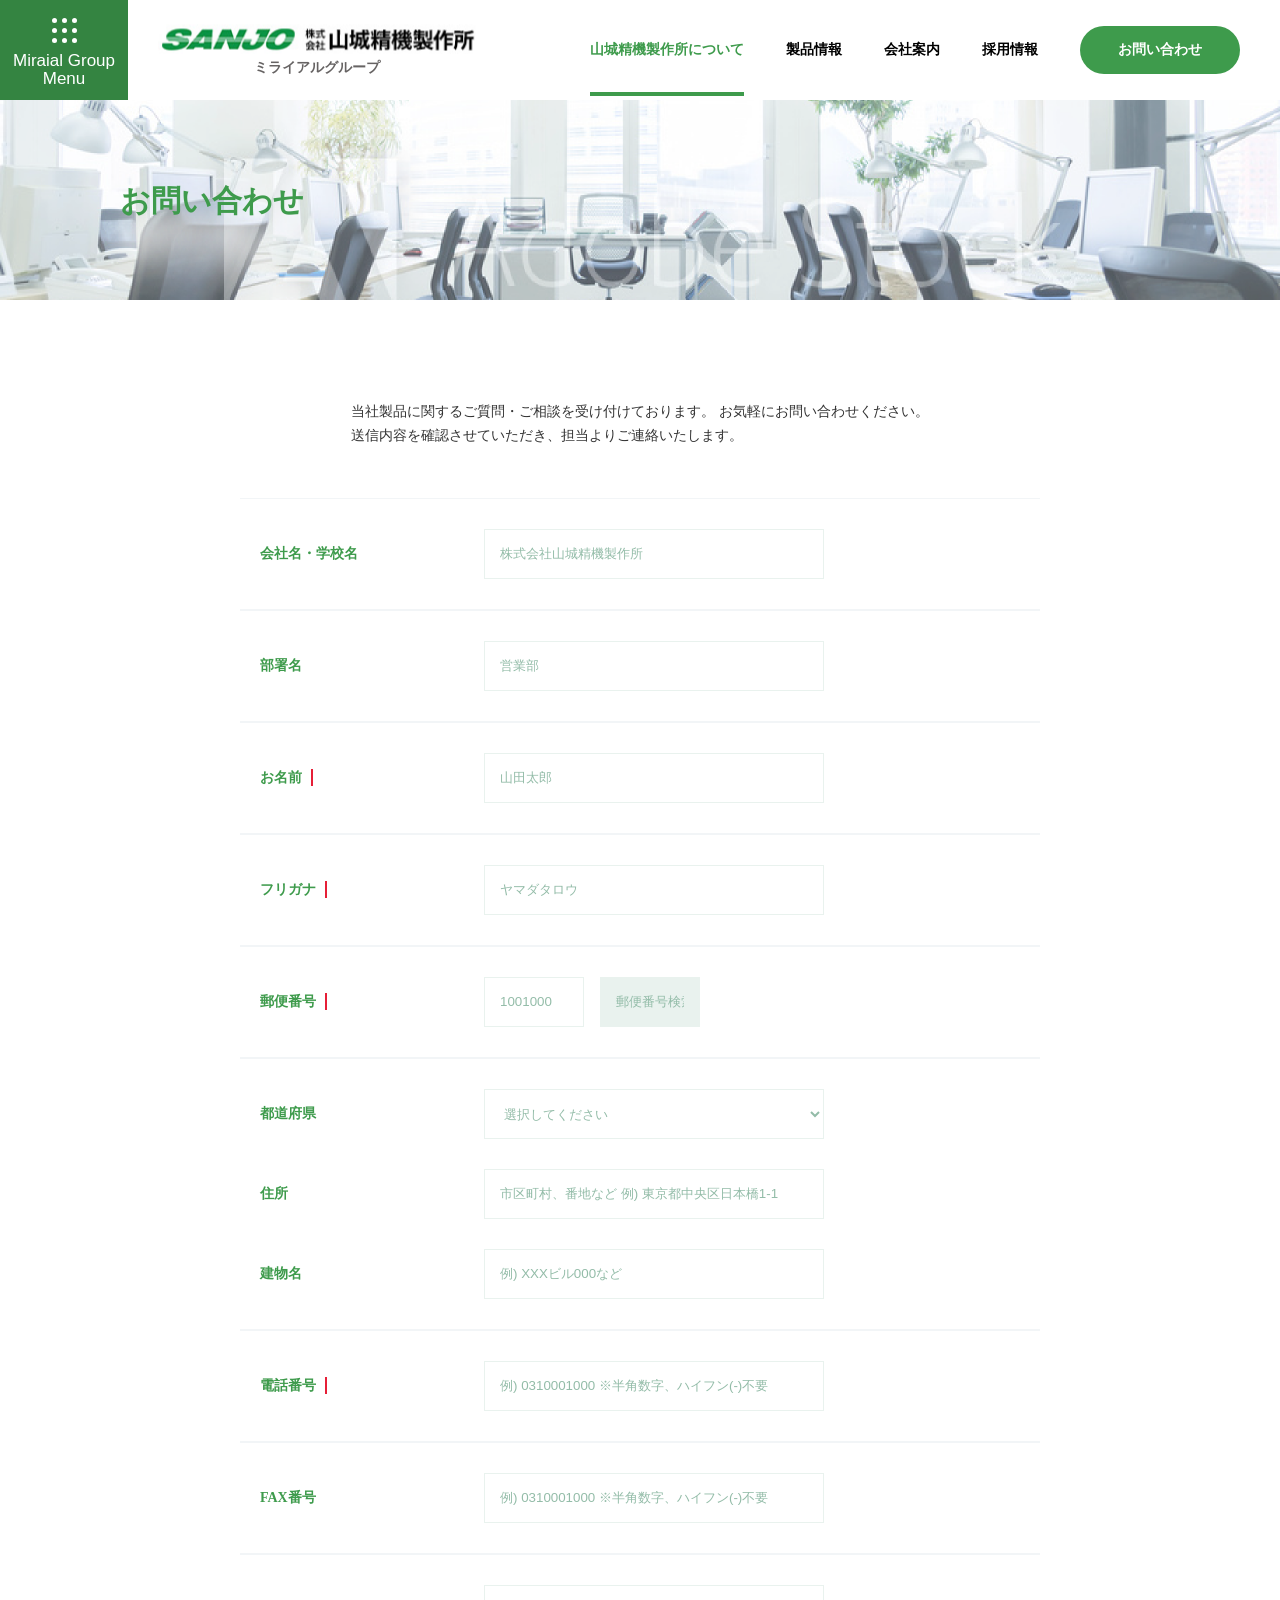
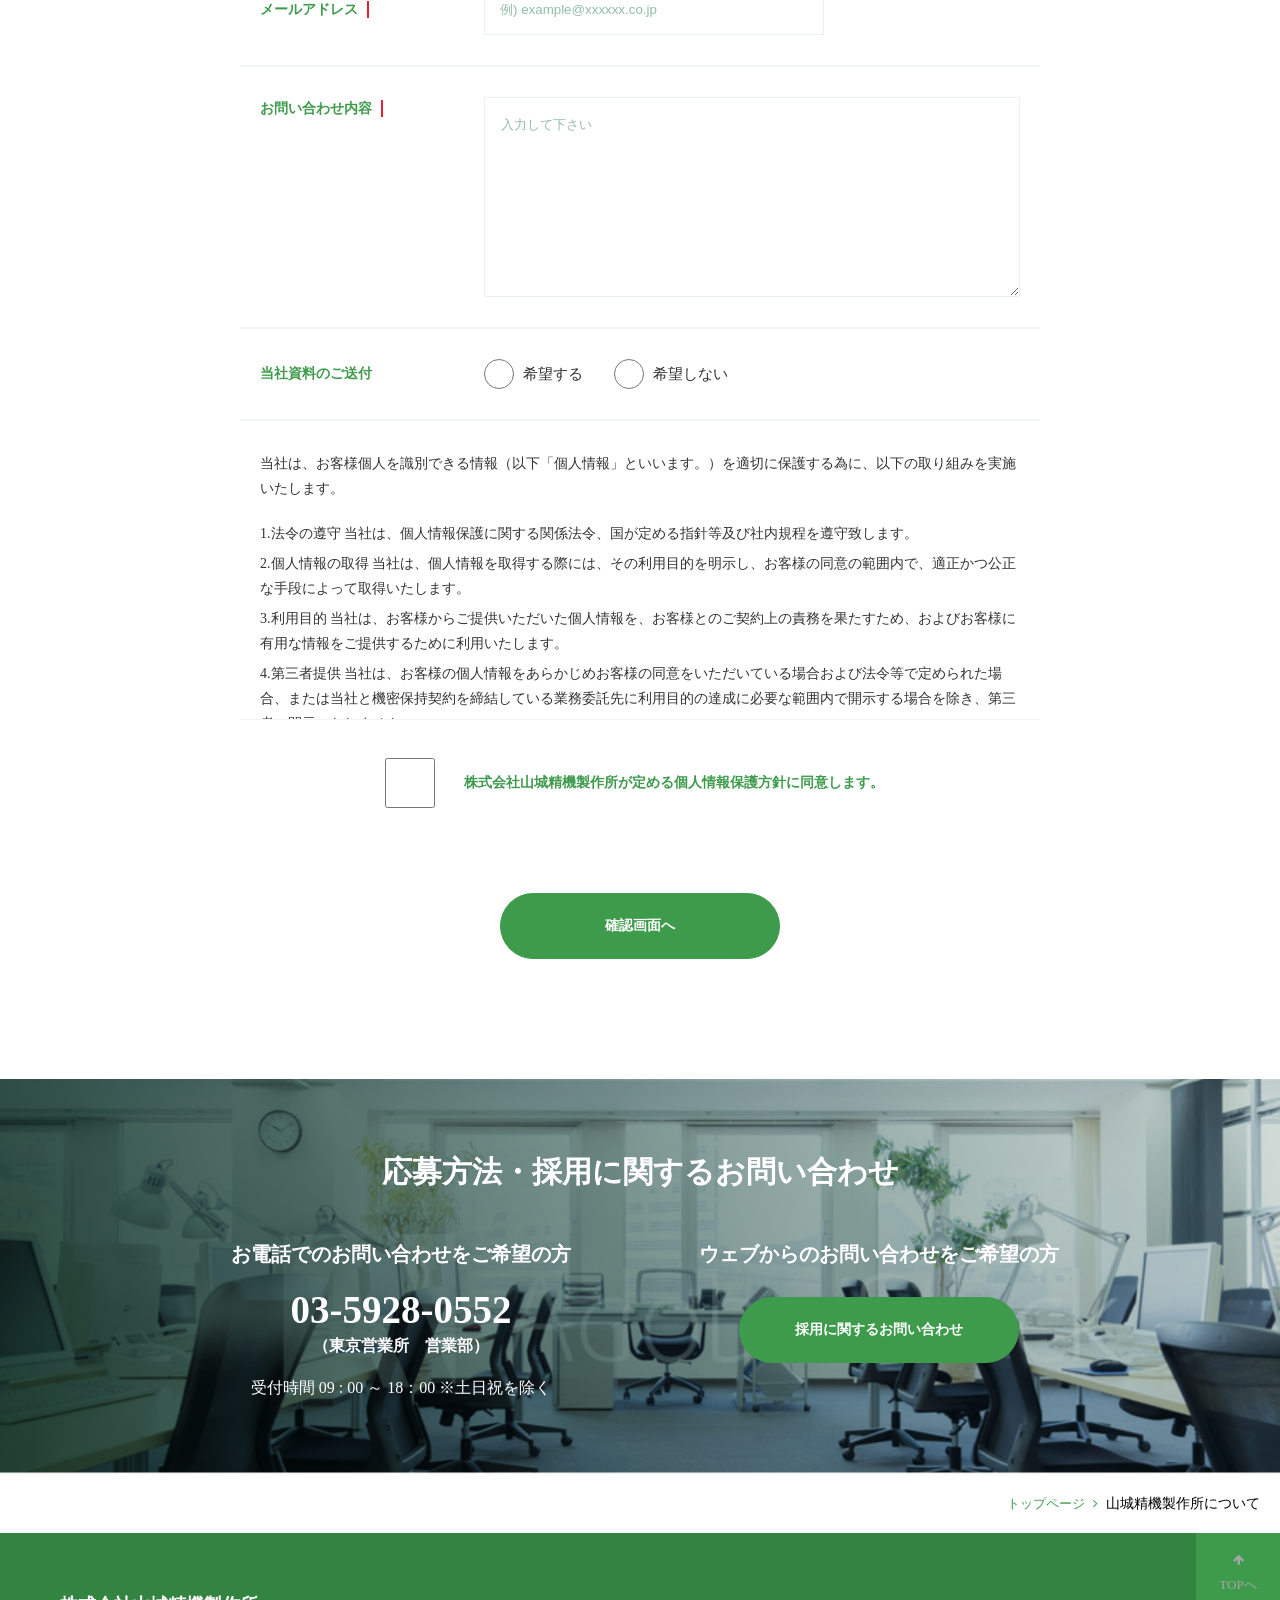
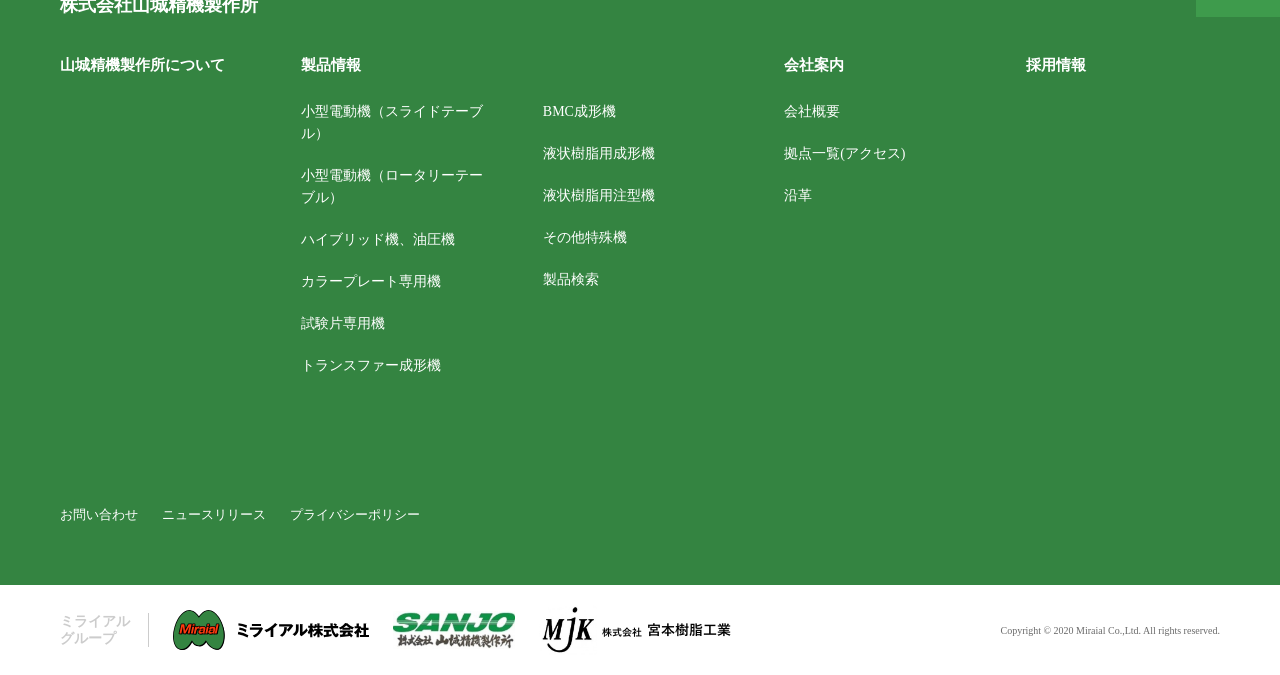
==== eighth.html @ b7360aa0 "more pages added" ====
<!DOCTYPE html>
<html lang="en">
    <head>
        <meta charset="UTF-8">
        <meta name="viewport" content="width=device-width, initial-scale=1.0, user-scalable=no">	
        <title>Sanjo</title>
        <link rel="stylesheet" href="https://cdnjs.cloudflare.com/ajax/libs/font-awesome/4.7.0/css/font-awesome.min.css">
        <link rel="stylesheet" href="css/style.css" />

        <script src="https://ajax.googleapis.com/ajax/libs/jquery/2.2.2/jquery.min.js"></script>
        <script type="text/javascript" src="js/custom.js"></script>
    </head>
    <body>

        <div class="s-main-container" id="page-top">
            <!-- HEADER START -->
            <header>
                <div class="miraial-group">
                    <ul class="dots-list">
                        <li></li>
                        <li></li>
                        <li></li>
                        <li></li>
                        <li></li>
                        <li></li>
                        <li></li>
                        <li></li>
                        <li></li>
                    </ul>
                    <p>Miraial Group Menu</p>
                </div>

                <div class="logo">
                    <img src="img/main-logo.png" alt="" />
                    <span>ミライアルグループ</span>
                </div>

                <div class="mobile-menu-button">
                    <span class="fa fa-bars"></span>
                </div>

                <ul class="menu">
                    <li><a href="#" class="active">山城精機製作所について</a></li>
                    <li><a href="#">製品情報</a></li>
                    <li><a href="#">会社案内</a></li>
                    <li><a href="#">採用情報</a></li>
                    <li class="colored-box"><a href="#">お問い合わせ</a></li>
                </ul>
            </header>
            <!-- HEADER END -->


            <!-- MIDDLE CONTENT START -->
            <div class="s-banner-title s-banner-form-title">
                <div class="s-inner-container">
                    <div class="sb-title">
                        <span class="top-main-title">お問い合わせ</span>
                    </div>
                </div>
            </div>

            <div class="s-content-box-container no-margin-bottom">
                <div class="s-inner-container content-boxes multiple-boxes table-grid">

                    <div class="s-form-section-container">
                        <div class="s-form-header">
                            <p>当社製品に関するご質問・ご相談を受け付けております。 お気軽にお問い合わせください。</p> 
                            <p>送信内容を確認させていただき、担当よりご連絡いたします。</p>
                        </div>

                        <form>
                            <div class="single-form-row">
                                <label>会社名・学校名</label>
                                <input type="text" placeholder="株式会社山城精機製作所">
                            </div>

                            <div class="single-form-row">
                                <label>部署名</label>
                                <input type="text" placeholder="営業部">
                            </div>

                            <div class="single-form-row">
                                <label>お名前 <span></span></label>
                                <input type="text" placeholder="山田太郎">
                            </div>

                            <div class="single-form-row">
                                <label>フリガナ <span></span></label>
                                <input type="text" placeholder="ヤマダタロウ">
                            </div>

                            <div class="single-form-row">
                                <label>郵便番号 <span></span></label>
                                <div class="input-have-grid">
                                    <input type="text" placeholder="1001000">
                                    <input type="text" placeholder="郵便番号検索" style="background: #E9F2EE">
                                </div>
                            </div>

                            <div class="single-form-row have-multiple-form-row">
                                <div class="inner-single-form-row">
                                    <label>都道府県</label>
                                    <select>
                                        <option>選択してください</option>
                                    </select>
                                </div>

                                <div class="inner-single-form-row">
                                    <label>住所</label>
                                    <input type="text" placeholder="市区町村、番地など 例) 東京都中央区日本橋1-1">
                                </div>

                                <div class="inner-single-form-row">
                                    <label>建物名</label>
                                    <input type="text" placeholder="例) XXXビル000など">
                                </div>
                            </div>

                            <div class="single-form-row">
                                <label>電話番号 <span></span></label>
                                <input type="text" placeholder="例) 0310001000 ※半角数字、ハイフン(-)不要">
                            </div>

                            <div class="single-form-row">
                                <label>FAX番号</label>
                                <input type="text" placeholder="例) 0310001000 ※半角数字、ハイフン(-)不要">
                            </div>

                            <div class="single-form-row">
                                <label>メールアドレス <span></span></label>
                                <input type="text" placeholder="例) example@xxxxxx.co.jp">
                            </div>

                            <div class="single-form-row">
                                <label style="align-self: start;">お問い合わせ内容 <span></span></label>
                                <textarea>入力して下さい</textarea>
                            </div>

                            <div class="single-form-row">
                                <label>当社資料のご送付</label>
                                <div class="input-have-grid input-radio-grid">
                                    <label><input type="radio" name="radio"> <span>希望する</span></label>
                                    <label><input type="radio" name="radio"> <span>希望しない</span></label>
                                </div>
                            </div>

                            <div class="single-form-row no-grid">
                                <p>当社は、お客様個人を識別できる情報（以下「個人情報」といいます。）を適切に保護する為に、以下の取り組みを実施いたします。</p> 
                                <ul>
                                    <li>1.法令の遵守 当社は、個人情報保護に関する関係法令、国が定める指針等及び社内規程を遵守致します。</li>
                                    <li>2.個人情報の取得 当社は、個人情報を取得する際には、その利用目的を明示し、お客様の同意の範囲内で、適正かつ公正な手段によって取得いたします。</li>
                                    <li>3.利用目的 当社は、お客様からご提供いただいた個人情報を、お客様とのご契約上の責務を果たすため、およびお客様に有用な情報をご提供するために利用いたします。</li>
                                    <li>4.第三者提供 当社は、お客様の個人情報をあらかじめお客様の同意をいただいている場合および法令等で定められた場合、または当社と機密保持契約を締結している業務委託先に利用目的の達成に必要な範囲内で開示する場合を除き、第三者へ開示いたしません。</li>
                                    <li>5.管理体制 当社は、お客様の個人情報保護のため、情報管理責任者や個人情報を取り扱う部門毎に部門別情報管理者を置き、個人情報の適切な管理に努めます。 また、業務に従事する者に対して適切な教育を実施いたします。</li>
                                    <li>6.安全管理措置 当社は、お客様からご提供いただいた個人情報に対して、不正アクセス・紛失・漏洩などを防止するためのセキュリティ対策を実施いたします。</li>
                                </ul>
                            </div>

                            <div class="single-form-row have-checkbox">
                                <input type="checkbox" id="checkbox" name="checkbox" value="checkbox">
                                <label for="checkbox"> 株式会社山城精機製作所が定める個人情報保護方針に同意します。</label>
                            </div>
                        </form>
                    </div>

                    <ul class="buttons-list">
                        <li class="colored-button"><button>確認画面へ</button></li>
                    </ul>
                </div>
            </div>

            <div class="s-how-to-section">
                <div class="s-inner-container how-to-middle">
                    <h2>応募方法・採用に関するお問い合わせ</h2>

                    <div class="h-detail">
                        <div>
                            <h2>お電話でのお問い合わせをご希望の方</h2>
                            <p class="phone-no">03-5928-0552</p>
                            <span>（東京営業所　営業部）</span>

                            <p>受付時間 09 : 00 ～ 18：00 ※土日祝を除く</p>
                        </div>

                        <div>
                            <h2>ウェブからのお問い合わせをご希望の方</h2>
                            <ul class="buttons-list">
                                <li class="colored-button"><button>採用に関するお問い合わせ</button></li>
                            </ul>
                        </div>
                    </div>
                </div>
            </div>
            <!-- MIDDLE CONTENT END -->


            <!-- FOOTER START -->
            <div class="s-footer-top">
                <p><span>トップページ <span class="fa fa-angle-right"></span> </span> 山城精機製作所について</p>
            </div>

            <footer>
                <a href="#page-top" class="goto-top">
                    <span class="fa fa-arrow-up"></span>
                    <span class="top">TOPへ</span>
                </a>
                <h2>株式会社山城精機製作所</h2>
                <div class="footer-menu-boxes">
                    <div class="single-footer-menu">
                        <h2>山城精機製作所について</h2>
                    </div>
                    
                    <div class="single-footer-menu">
                        <h2>製品情報</h2>
                        <ul>
                            <li><a href="#">小型電動機（スライドテーブル）</a></li>     
                            <li><a href="#">小型電動機（ロータリーテーブル）</a></li>
                            <li><a href="#">ハイブリッド機、油圧機</a></li>
                            <li><a href="#">カラープレート専用機</a></li>
                            <li><a href="#">試験片専用機</a></li>
                            <li><a href="#">トランスファー成形機</a></li>
                        </ul>
                    </div>
                    
                    <div class="single-footer-menu">
                        <h2></h2>
                        <ul>
                            <li><a href="#">BMC成形機</a></li>
                            <li><a href="#">液状樹脂用成形機</a></li>
                            <li><a href="#">液状樹脂用注型機</a></li>
                            <li><a href="#">その他特殊機</a></li>
                            <li><a href="#">製品検索</a></li>
                        </ul>
                    </div>
                    
                    <div class="single-footer-menu">
                        <h2>会社案内</h2>
                        <ul>
                            <li><a href="#">会社概要</li>
                            <li><a href="#">拠点一覧(アクセス)</a></li>
                            <li><a href="#">沿革</a></li>
                        </ul>
                    </div>

                    <div class="single-footer-menu">
                        <h2>採用情報</h2>
                    </div>
                </div>

                <ul class="bottom-list">
                    <li><a href="#">お問い合わせ</a></li>
                    <li><a href="#">ニュースリリース</a></li>
                    <li><a href="#">プライバシーポリシー</a></li>
                </ul>
            </footer>

            <div class="s-footer-bottom">
                <ul>
                    <li>ミライアル グループ</li>
                    <li><img src="img/miraiallogo.svg" alt="" /></li>
                    <li><img src="img/sanjologo.png" alt="" /></li>
                    <li><img src="img/mjklogo.png" alt="" /></li>
                </ul>

                <p class="copyright">Copyright © 2020 Miraial Co.,Ltd. All rights reserved.</p>
            </div>
            <!-- FOOTER END -->
        </div>
    </body>
</html>
---- css/style.css ----
*, body {
  padding: 0;
  margin: 0;
  box-sizing: border-box; }

html {
  scroll-behavior: smooth; }

img {
  vertical-align: bottom; }

span.top-minner-border {
  top: -1px;
  left: 0;
  position: absolute;
  width: 180px;
  border-top: 1px solid #3E9B4C; }
  @media (min-width: 320px) and (max-width: 767px) {
    span.top-minner-border {
      width: 80px; } }

span.s-badge-text {
  font: 500 12px/17px YuGothic Regular;
  color: #0D9A0F;
  height: 20px;
  line-height: 20px;
  text-align: center;
  width: 56px;
  margin: 0 0 0 10px;
  display: inline-block;
  border: 1px solid #0D9A0F; }

span {
  font: 500 13px/22px YuGothic Regular;
  color: #A5A5A5; }

ul.buttons-list li {
  list-style: none;
  display: inline-block;
  margin-right: 20px; }
  @media (min-width: 320px) and (max-width: 767px) {
    ul.buttons-list li {
      display: block;
      margin: 0 0 25px; } }
  ul.buttons-list li:last-child {
    margin: 0; }
  ul.buttons-list li button {
    width: 280px;
    height: 66px;
    line-height: 66px;
    background: #FFFFFF;
    border: 1px solid #3E9B4C;
    border-radius: 70px;
    font: Bold 14px/22px YuGothic;
    letter-spacing: 0px;
    color: #3E9B4C;
    cursor: pointer;
    outline: none; }
    ul.buttons-list li button:hover {
      background: #3E9B4C;
      color: #fff; }
    @media (min-width: 320px) and (max-width: 767px) {
      ul.buttons-list li button {
        width: 225px;
        height: 45px;
        font-size: 12px; } }
ul.buttons-list li.colored-button button {
  background: #3E9B4C;
  color: #fff; }
  ul.buttons-list li.colored-button button:hover {
    color: #3E9B4C;
    background: #fff; }
ul.buttons-list li.have-grid button {
  text-align: left;
  padding: 0 25px;
  display: grid;
  grid-template-columns: 5fr 1fr;
  align-items: center; }
  @media (min-width: 320px) and (max-width: 767px) {
    ul.buttons-list li.have-grid button {
      padding: 0 15px; } }
  @media (min-width: 320px) and (max-width: 767px) {
    ul.buttons-list li.have-grid button span {
      line-height: 14px; } }
  ul.buttons-list li.have-grid button span.first {
    align-self: end; }
  ul.buttons-list li.have-grid button span.second {
    align-self: start; }
  ul.buttons-list li.have-grid button span.fa {
    justify-self: end;
    grid-column: 2 / 3;
    grid-row: 1 / 3; }

ul.buttons-list.grid-buttons {
  display: grid;
  grid-template-columns: 280px 280px;
  grid-gap: 20px;
  justify-content: center; }
  @media (min-width: 320px) and (max-width: 767px) {
    ul.buttons-list.grid-buttons {
      grid-template-columns: 225px; } }
  ul.buttons-list.grid-buttons li {
    margin: 0; }

.s-main-container {
  position: relative;
  margin: 0 auto; }
  .s-main-container .s-inner-container {
    max-width: 1040px;
    margin: 0 auto; }
  .s-main-container .s-inner-container.modified-inner-container {
    max-width: 1320px; }
  .s-main-container header {
    position: relative;
    height: 100px; }
    @media (min-width: 320px) and (max-width: 1023px) {
      .s-main-container header {
        height: 65px; } }
    .s-main-container header .miraial-group {
      padding: 18px 0 0;
      position: absolute;
      top: 0;
      left: 0;
      text-align: center;
      height: inherit;
      width: 128px;
      background: #348441; }
      @media (min-width: 320px) and (max-width: 1023px) {
        .s-main-container header .miraial-group {
          display: none; } }
      @media (min-width: 1024px) and (max-width: 1220px) {
        .s-main-container header .miraial-group {
          width: 100px; } }
      .s-main-container header .miraial-group .dots-list {
        margin: 0 0 9px;
        display: grid;
        grid-gap: 5px;
        justify-content: center;
        grid-template-columns: 5px 5px 5px; }
        .s-main-container header .miraial-group .dots-list li {
          list-style: none;
          width: 5px;
          height: 5px;
          border-radius: 50%;
          background-color: #FFFFFF; }
      .s-main-container header .miraial-group p {
        font: 17px/18px Arial;
        letter-spacing: 0px;
        color: #FFFFFF; }
        @media (min-width: 320px) and (max-width: 1023px) {
          .s-main-container header .miraial-group p {
            font-size: 10px; } }
        @media (min-width: 1024px) and (max-width: 1220px) {
          .s-main-container header .miraial-group p {
            font-size: 12px; } }
    .s-main-container header .logo {
      position: absolute;
      left: 158px;
      top: 50%;
      display: grid;
      grid-gap: 5px;
      text-align: center;
      transform: translate(0, -50%); }
      @media (min-width: 320px) and (max-width: 1023px) {
        .s-main-container header .logo {
          width: 175px;
          left: 20px;
          grid-gap: 2px; }
          .s-main-container header .logo img {
            width: 100%; } }
      @media (min-width: 1024px) and (max-width: 1220px) {
        .s-main-container header .logo {
          width: 200px;
          left: 120px; }
          .s-main-container header .logo img {
            width: 100%; } }
      .s-main-container header .logo span {
        text-align: center;
        font: Bold 14px/17px YuGothic;
        letter-spacing: 0px;
        color: #666363; }
        @media (min-width: 320px) and (max-width: 1220px) {
          .s-main-container header .logo span {
            font-size: 12px; } }
    .s-main-container header .mobile-menu-button {
      display: none;
      position: absolute;
      top: 50%;
      right: 20px;
      transform: translate(0, -50%); }
      .s-main-container header .mobile-menu-button span {
        font-size: 24px; }
      @media (min-width: 320px) and (max-width: 1023px) {
        .s-main-container header .mobile-menu-button {
          display: initial; } }
    .s-main-container header ul.menu {
      text-align: right;
      margin-right: 40px; }
      @media (min-width: 320px) and (max-width: 1023px) {
        .s-main-container header ul.menu {
          display: none;
          position: absolute;
          right: 0;
          top: 65px;
          z-index: 10;
          background: #fff;
          margin: 0;
          width: 250px;
          text-align: left;
          padding: 15px;
          box-shadow: 1px 1px 5px #888; } }
      @media (min-width: 1024px) and (max-width: 1220px) {
        .s-main-container header ul.menu {
          margin-right: 20px; } }
      .s-main-container header ul.menu li {
        padding: 8px 0;
        list-style: none;
        height: 100px;
        margin-right: 38px;
        display: inline-block; }
        @media (min-width: 320px) and (max-width: 1023px) {
          .s-main-container header ul.menu li {
            display: block;
            margin: 0;
            padding: 0;
            height: initial;
            margin: 0 0 25px; }
            .s-main-container header ul.menu li:last-child {
              margin: 0; } }
        @media (min-width: 1024px) and (max-width: 1220px) {
          .s-main-container header ul.menu li {
            margin-right: 20px; } }
        .s-main-container header ul.menu li:last-child {
          margin-right: 0; }
        .s-main-container header ul.menu li a {
          text-decoration: none;
          font: Bold 14px/22px YuGothic;
          letter-spacing: 0px;
          color: #000000;
          display: block;
          line-height: 84px; }
          @media (min-width: 320px) and (max-width: 1023px) {
            .s-main-container header ul.menu li a {
              line-height: 45px; } }
          @media (min-width: 1024px) and (max-width: 1220px) {
            .s-main-container header ul.menu li a {
              font-size: 13px; } }
          .s-main-container header ul.menu li a:hover {
            color: #3E9B4C;
            border-bottom: 4px solid #3E9B4C; }
        .s-main-container header ul.menu li a.active {
          color: #3E9B4C;
          border-bottom: 4px solid #3E9B4C; }
      .s-main-container header ul.menu li.colored-box a {
        border-radius: 50px;
        line-height: 48px;
        color: white;
        width: 160px;
        text-align: center;
        background-color: #3E9B4C; }
        .s-main-container header ul.menu li.colored-box a:hover {
          color: #FFFFFF;
          border: none; }
  .s-main-container .s-banner-title {
    position: relative;
    height: 200px;
    margin: 0 0 100px;
    background: url("../img/banner-title.png") no-repeat;
    background-size: cover;
    background-position: center; }
    @media (min-width: 320px) and (max-width: 1060px) {
      .s-main-container .s-banner-title {
        margin: 0 0 50px; } }
    .s-main-container .s-banner-title .s-inner-container {
      position: relative;
      height: inherit; }
    .s-main-container .s-banner-title div.sb-title {
      position: absolute;
      top: 50%;
      left: 0;
      transform: translate(0, -50%); }
      @media (min-width: 320px) and (max-width: 767px) {
        .s-main-container .s-banner-title div.sb-title {
          font: Bold 18px/34px YuGothic;
          left: 50px;
          top: 60px; } }
      @media (min-width: 768px) and (max-width: 1060px) {
        .s-main-container .s-banner-title div.sb-title {
          font: Bold 22px/38px YuGothic;
          left: 50px;
          top: 80px; } }
      .s-main-container .s-banner-title div.sb-title span {
        display: block;
        color: #3E9B4C;
        text-align: left; }
      .s-main-container .s-banner-title div.sb-title span.top-mini-title {
        font: Bold 18px/31px YuGothic;
        color: #3E9B4C; }
      .s-main-container .s-banner-title div.sb-title span.top-main-title {
        font: Bold 30px/51px YuGothic; }
    .s-main-container .s-banner-title span.sb-title {
      color: #3E9B4C;
      position: absolute;
      top: 50%;
      left: 0;
      transform: translate(0, -50%); }
      @media (min-width: 320px) and (max-width: 767px) {
        .s-main-container .s-banner-title span.sb-title {
          font: Bold 18px/34px YuGothic;
          left: 50px;
          top: 60px; } }
      @media (min-width: 768px) and (max-width: 1060px) {
        .s-main-container .s-banner-title span.sb-title {
          font: Bold 22px/38px YuGothic;
          left: 50px;
          top: 80px; } }
  .s-main-container .s-banner-title.s-banner-form-title {
    background: url("../img/form-banner-title.png") no-repeat;
    background-size: cover;
    background-position: center; }
  .s-main-container .s-banner-title.big-banner-title {
    height: 600px;
    background: url("../img/big-banner-img.png") no-repeat;
    background-size: cover; }
    @media (min-width: 320px) and (max-width: 767px) {
      .s-main-container .s-banner-title.big-banner-title {
        height: 300px; } }
    @media (min-width: 768px) and (max-width: 1023px) {
      .s-main-container .s-banner-title.big-banner-title {
        height: 400px; } }
    .s-main-container .s-banner-title.big-banner-title .sb-title {
      left: 50%;
      transform: translate(-50%, -50%); }
      .s-main-container .s-banner-title.big-banner-title .sb-title .top-main-title {
        background: #3E9B4C;
        height: 54px;
        line-height: 54px;
        font: Bold 34px/50px YuGothic;
        letter-spacing: 5.1px;
        color: #FFFFFF;
        padding: 0 30px;
        display: inline-block;
        margin: 0 0 30px; }
        @media (min-width: 320px) and (max-width: 1023px) {
          .s-main-container .s-banner-title.big-banner-title .sb-title .top-main-title {
            font-size: 18px;
            height: 40px;
            line-height: 40px;
            letter-spacing: 3px; } }
      .s-main-container .s-banner-title.big-banner-title .sb-title .s-mini-detail {
        font: Bold 22px/22px YuGothic;
        color: #FFFFFF; }
  .s-main-container .s-main-banner-container {
    height: 520px;
    margin: 0 0 50px; }
    @media (min-width: 320px) and (max-width: 767px) {
      .s-main-container .s-main-banner-container {
        height: 300px;
        margin: 0 0 25px; } }
    @media (min-width: 768px) and (max-width: 1060px) {
      .s-main-container .s-main-banner-container {
        height: 300px;
        margin: 0 0 35px; } }
    .s-main-container .s-main-banner-container .s-inner-container.main-banner {
      background: url("../img/banner.png") no-repeat;
      background-size: cover;
      background-position: center;
      opacity: 1;
      height: inherit; }
  .s-main-container .main-content-title {
    margin: 0 0 60px; }
    @media (min-width: 320px) and (max-width: 1060px) {
      .s-main-container .main-content-title {
        padding: 0 20px;
        margin: 0 0 20px; } }
    @media (min-width: 768px) and (max-width: 1060px) {
      .s-main-container .main-content-title {
        margin: 0 0 40px; } }
    .s-main-container .main-content-title p {
      text-align: left;
      font: Bold 18px/34px YuGothic;
      letter-spacing: 0px;
      color: #333333;
      opacity: 1; }
      @media (min-width: 320px) and (max-width: 767px) {
        .s-main-container .main-content-title p {
          font: Bold 16px/26px YuGothic; } }
  .s-main-container .s-content-box-container {
    margin: 0 0 80px; }
    @media (min-width: 320px) and (max-width: 1060px) {
      .s-main-container .s-content-box-container {
        padding: 0 20px; } }
    .s-main-container .s-content-box-container .content-boxes.top-border {
      border-top: 1px solid #CCCCCC; }
    .s-main-container .s-content-box-container .content-boxes {
      text-align: center;
      padding: 24px 0 0;
      position: relative; }
      .s-main-container .s-content-box-container .content-boxes h2.boxes-title {
        text-align: left;
        font: Bold 24px/22px YuGothic;
        letter-spacing: 0px;
        color: #333333;
        margin: 0 0 73px; }
        @media (min-width: 320px) and (max-width: 767px) {
          .s-main-container .s-content-box-container .content-boxes h2.boxes-title {
            font-size: 18px;
            margin-bottom: 30px; } }
      .s-main-container .s-content-box-container .content-boxes h2.box-title.middle-title {
        font: Bold 42px/38px YuGothic;
        text-align: center;
        margin: 0 0 40px; }
        @media (min-width: 320px) and (max-width: 767px) {
          .s-main-container .s-content-box-container .content-boxes h2.box-title.middle-title {
            font-size: 20px;
            margin-bottom: 15px; } }
        @media (min-width: 320px) and (max-width: 767px) {
          .s-main-container .s-content-box-container .content-boxes h2.box-title.middle-title {
            font-size: 28px;
            margin-bottom: 25px; } }
      @media (min-width: 320px) and (max-width: 767px) {
        .s-main-container .s-content-box-container .content-boxes img.text-img {
          width: 200px; } }
      .s-main-container .s-content-box-container .content-boxes div.colored-box-detail {
        padding: 40px;
        max-width: 810px;
        margin: 0 auto 50px;
        background: #E9F2EE; }
        @media (min-width: 320px) and (max-width: 767px) {
          .s-main-container .s-content-box-container .content-boxes div.colored-box-detail {
            margin: 0 auto 25px; } }
        .s-main-container .s-content-box-container .content-boxes div.colored-box-detail p {
          text-align: center;
          font: Bold 14px/24px YuGothic;
          letter-spacing: 0px;
          color: #3E9B4C; }
      .s-main-container .s-content-box-container .content-boxes .single-box {
        display: grid;
        grid-template-columns: 1fr 1fr;
        margin: 0 0 80px; }
        @media (min-width: 320px) and (max-width: 1060px) {
          .s-main-container .s-content-box-container .content-boxes .single-box {
            margin-bottom: 30px;
            grid-template-columns: 1fr;
            grid-gap: 25px; }
            .s-main-container .s-content-box-container .content-boxes .single-box img {
              width: 200px; } }
        @media (min-width: 768px) and (max-width: 1060px) {
          .s-main-container .s-content-box-container .content-boxes .single-box {
            grid-gap: 40px; }
            .s-main-container .s-content-box-container .content-boxes .single-box img {
              width: 400px; } }
        .s-main-container .s-content-box-container .content-boxes .single-box .box-detail {
          padding: 0 0 0 40px;
          text-align: left; }
          @media (min-width: 320px) and (max-width: 767px) {
            .s-main-container .s-content-box-container .content-boxes .single-box .box-detail {
              padding: 0; } }
          .s-main-container .s-content-box-container .content-boxes .single-box .box-detail h2 {
            width: 268px;
            margin: 0 0 33px;
            padding: 0 0 0 12px;
            text-align: left;
            font: 18px/30px YuGothic;
            letter-spacing: 0px;
            color: #333333;
            border-left: 4px solid #3E9B4C; }
            @media (min-width: 320px) and (max-width: 767px) {
              .s-main-container .s-content-box-container .content-boxes .single-box .box-detail h2 {
                width: inherit;
                margin-bottom: 15px;
                font-size: 16px; } }
          .s-main-container .s-content-box-container .content-boxes .single-box .box-detail p {
            text-align: left;
            font: 14px/24px YuGothic Regular;
            letter-spacing: 0px;
            color: #333333;
            margin: 0 0 30px; }
          .s-main-container .s-content-box-container .content-boxes .single-box .box-detail a.button {
            padding: 0 0 0 16px;
            text-align: left;
            text-decoration: underline;
            font: 15px/22px YuGothic Regular;
            letter-spacing: 0px;
            color: #3E9B4C;
            position: relative; }
            .s-main-container .s-content-box-container .content-boxes .single-box .box-detail a.button:hover {
              color: #0c1f0f; }
            .s-main-container .s-content-box-container .content-boxes .single-box .box-detail a.button span {
              position: absolute;
              left: 0;
              top: 50%;
              transform: translate(0, -50%);
              font-size: 14px;
              font-weight: bold; }
      .s-main-container .s-content-box-container .content-boxes .img-grid-row {
        display: grid;
        grid-template-columns: 1fr 1fr;
        grid-gap: 20px;
        margin: 0 0 85px; }
        @media (min-width: 320px) and (max-width: 767px) {
          .s-main-container .s-content-box-container .content-boxes .img-grid-row {
            grid-template-columns: 1fr;
            margin: 0 0 40px; } }
        .s-main-container .s-content-box-container .content-boxes .img-grid-row .img-text p {
          text-align: left;
          font: 500 15px/24px YuGothic Regular;
          color: #454545; }
        .s-main-container .s-content-box-container .content-boxes .img-grid-row .img-image img {
          max-width: 100%; }
      .s-main-container .s-content-box-container .content-boxes .s-form-section-container {
        margin: 0 auto 80px;
        width: 800px; }
        .s-main-container .s-content-box-container .content-boxes .s-form-section-container h2 {
          font: Bold 24px/24px YuGothic;
          color: #3E9B4C;
          margin: 0 0 60px;
          border: none;
          text-align: center; }
        .s-main-container .s-content-box-container .content-boxes .s-form-section-container p {
          font: 500 14px/24px YuGothic Regular;
          color: #333333; }
        .s-main-container .s-content-box-container .content-boxes .s-form-section-container .s-form-header {
          margin: 0 0 50px; }
          .s-main-container .s-content-box-container .content-boxes .s-form-section-container .s-form-header p {
            width: 578px;
            text-align: left;
            margin: 0 auto; }
        .s-main-container .s-content-box-container .content-boxes .s-form-section-container .single-form-row {
          display: grid;
          grid-template-columns: 224px 1fr;
          align-items: center;
          padding: 30px 20px;
          border-top: 1px solid #F2F5F7;
          border-bottom: 1px solid #F2F5F7; }
          .s-main-container .s-content-box-container .content-boxes .s-form-section-container .single-form-row p {
            text-align: left;
            font: 500 14px/25px YuGothic Regular;
            color: #333333;
            margin: 0 0 20px; }
            .s-main-container .s-content-box-container .content-boxes .s-form-section-container .single-form-row p:last-child {
              margin: 0; }
          .s-main-container .s-content-box-container .content-boxes .s-form-section-container .single-form-row ul li {
            text-align: left;
            font: 500 14px/25px YuGothic Regular;
            color: #333333;
            list-style: none;
            margin: 0 0 5px; }
            .s-main-container .s-content-box-container .content-boxes .s-form-section-container .single-form-row ul li:last-child {
              margin: 0; }
          .s-main-container .s-content-box-container .content-boxes .s-form-section-container .single-form-row label {
            text-align: left;
            font: Bold 14px/24px YuGothic;
            color: #3E9B4C; }
            .s-main-container .s-content-box-container .content-boxes .s-form-section-container .single-form-row label span {
              height: 18px;
              line-height: 18px;
              color: #E61F37;
              position: relative;
              left: 9px;
              border: 1px solid #E61F37; }
          .s-main-container .s-content-box-container .content-boxes .s-form-section-container .single-form-row input, .s-main-container .s-content-box-container .content-boxes .s-form-section-container .single-form-row textarea, .s-main-container .s-content-box-container .content-boxes .s-form-section-container .single-form-row select {
            border: 1px solid #E9F2EE;
            color: #93BCA8; }
            .s-main-container .s-content-box-container .content-boxes .s-form-section-container .single-form-row input::placeholder, .s-main-container .s-content-box-container .content-boxes .s-form-section-container .single-form-row textarea::placeholder, .s-main-container .s-content-box-container .content-boxes .s-form-section-container .single-form-row select::placeholder {
              color: #93BCA8; }
            .s-main-container .s-content-box-container .content-boxes .s-form-section-container .single-form-row input:focus, .s-main-container .s-content-box-container .content-boxes .s-form-section-container .single-form-row textarea:focus, .s-main-container .s-content-box-container .content-boxes .s-form-section-container .single-form-row select:focus {
              outline: none;
              border-color: #3E9B4C; }
          .s-main-container .s-content-box-container .content-boxes .s-form-section-container .single-form-row textarea {
            color: #93BCA8;
            width: 100%;
            height: 200px;
            padding: 18px 16px; }
          .s-main-container .s-content-box-container .content-boxes .s-form-section-container .single-form-row input, .s-main-container .s-content-box-container .content-boxes .s-form-section-container .single-form-row select {
            background: #FFFFFF;
            padding: 0 15px;
            height: 50px;
            line-height: 50px;
            width: 340px; }
          .s-main-container .s-content-box-container .content-boxes .s-form-section-container .single-form-row .input-have-grid {
            display: grid;
            grid-template-columns: 100px 100px;
            grid-gap: 16px; }
            .s-main-container .s-content-box-container .content-boxes .s-form-section-container .single-form-row .input-have-grid input {
              width: 100%; }
          .s-main-container .s-content-box-container .content-boxes .s-form-section-container .single-form-row .input-have-grid.input-radio-grid {
            grid-template-columns: 100px 110px;
            grid-gap: 30px; }
            .s-main-container .s-content-box-container .content-boxes .s-form-section-container .single-form-row .input-have-grid.input-radio-grid label {
              display: grid;
              align-items: center;
              grid-template-columns: 30px 1fr; }
              .s-main-container .s-content-box-container .content-boxes .s-form-section-container .single-form-row .input-have-grid.input-radio-grid label span {
                border: none;
                font: 500 15px/18px YuGothic Regular;
                color: #333333; }
            .s-main-container .s-content-box-container .content-boxes .s-form-section-container .single-form-row .input-have-grid.input-radio-grid input[type="radio"] {
              width: 30px;
              height: 30px; }
        .s-main-container .s-content-box-container .content-boxes .s-form-section-container .single-form-row.have-checkbox {
          margin: 0 0 85px;
          padding: 0;
          border: none; }
          .s-main-container .s-content-box-container .content-boxes .s-form-section-container .single-form-row.have-checkbox label input[type=checkbox] {
            width: 30px;
            height: 30px; }
        .s-main-container .s-content-box-container .content-boxes .s-form-section-container .single-form-row.no-grid {
          display: block;
          overflow-y: auto;
          height: 300px;
          margin: 0 0 38px; }
        .s-main-container .s-content-box-container .content-boxes .s-form-section-container .single-form-row.have-multiple-form-row {
          grid-template-columns: 1fr; }
          .s-main-container .s-content-box-container .content-boxes .s-form-section-container .single-form-row.have-multiple-form-row .inner-single-form-row {
            margin: 0 0 30px;
            display: grid;
            grid-template-columns: 224px 1fr;
            align-items: center; }
            .s-main-container .s-content-box-container .content-boxes .s-form-section-container .single-form-row.have-multiple-form-row .inner-single-form-row:last-child {
              margin: 0; }
      .s-main-container .s-content-box-container .content-boxes .s-big-img-container {
        text-align: left;
        margin: 0 0 80px; }
        .s-main-container .s-content-box-container .content-boxes .s-big-img-container .s-big-img {
          width: 100%;
          height: 520px;
          background: #DCDCDC;
          margin: 0 0 13px; }
      .s-main-container .s-content-box-container .content-boxes .s-list-detail-section {
        display: grid;
        grid-template-columns: 1fr 1fr;
        grid-gap: 70px;
        width: 90%;
        margin: 0 auto 80px;
        padding: 30px 0;
        border-top: 1px solid #E6E6E6;
        border-bottom: 1px solid #E6E6E6; }
        .s-main-container .s-content-box-container .content-boxes .s-list-detail-section ul li {
          list-style: none;
          margin: 0 0 5px;
          font: 500 15px/24px YuGothic Regular;
          color: #333333; }
          .s-main-container .s-content-box-container .content-boxes .s-list-detail-section ul li:last-child {
            margin: 0; }
      .s-main-container .s-content-box-container .content-boxes h2.have-bg {
        font: Bold 18px/22px YuGothic;
        color: #333333;
        padding: 11px 16px;
        margin: 0 0 44px;
        background: #E9F2EE;
        height: initial;
        border: none; }
      .s-main-container .s-content-box-container .content-boxes .s-contact-detail {
        text-align: left;
        margin: 0 0 75px; }
        .s-main-container .s-content-box-container .content-boxes .s-contact-detail p {
          font: 500 15px/24px YuGothic Regular; }
        .s-main-container .s-content-box-container .content-boxes .s-contact-detail a {
          color: #3E9B4C; }
      .s-main-container .s-content-box-container .content-boxes .s-files-links-section {
        margin: 0 0 48px; }
        .s-main-container .s-content-box-container .content-boxes .s-files-links-section ul {
          text-align: left; }
          .s-main-container .s-content-box-container .content-boxes .s-files-links-section ul li {
            list-style: none;
            margin: 0 0 30px; }
            .s-main-container .s-content-box-container .content-boxes .s-files-links-section ul li:last-child {
              margin: 0; }
            .s-main-container .s-content-box-container .content-boxes .s-files-links-section ul li a {
              font: 500 15px/16px YuGothic Regular;
              color: #3E9B4C; }
      .s-main-container .s-content-box-container .content-boxes .img-row-detail-grid {
        display: grid;
        grid-gap: 40px;
        grid-template-columns: 500px 1fr;
        margin: 0 0 80px;
        grid-template-rows: 280px;
        align-items: center; }
        @media (min-width: 320px) and (max-width: 767px) {
          .s-main-container .s-content-box-container .content-boxes .img-row-detail-grid {
            grid-template-columns: 1fr; } }
        @media (min-width: 768px) and (max-width: 1023px) {
          .s-main-container .s-content-box-container .content-boxes .img-row-detail-grid {
            grid-template-columns: 325px 1fr; } }
        .s-main-container .s-content-box-container .content-boxes .img-row-detail-grid .s-row-img {
          background: #DDDDDD;
          height: 100%;
          text-align: left; }
          .s-main-container .s-content-box-container .content-boxes .img-row-detail-grid .s-row-img div {
            margin: 0 0 13px;
            height: inherit; }
        .s-main-container .s-content-box-container .content-boxes .img-row-detail-grid .img-deail {
          position: relative; }
          .s-main-container .s-content-box-container .content-boxes .img-row-detail-grid .img-deail p {
            font: 500 15px/24px YuGothic Regular;
            color: #333333;
            text-align: left; }
          .s-main-container .s-content-box-container .content-boxes .img-row-detail-grid .img-deail h2 {
            margin: 46px 0 29px;
            font: Bold 18px/22px YuGothic;
            color: #333333;
            height: 24px;
            line-height: 24px;
            padding: 0 0 0 12px;
            border-left: 4px solid #3E9B4C; }
          .s-main-container .s-content-box-container .content-boxes .img-row-detail-grid .img-deail ul.mini-abs-text {
            position: absolute;
            right: 0;
            bottom: -50px; }
            @media (min-width: 320px) and (max-width: 767px) {
              .s-main-container .s-content-box-container .content-boxes .img-row-detail-grid .img-deail ul.mini-abs-text {
                position: initial;
                margin: 15px 0 0; } }
            .s-main-container .s-content-box-container .content-boxes .img-row-detail-grid .img-deail ul.mini-abs-text li {
              text-align: left;
              list-style: none;
              font: 500 15px/24px YuGothic Regular;
              color: #333333; }
      .s-main-container .s-content-box-container .content-boxes .s-services-section {
        display: grid;
        grid-template-columns: 1fr 1fr 1fr 1fr;
        grid-gap: 40px;
        margin: 0 0 85px; }
        @media (min-width: 320px) and (max-width: 767px) {
          .s-main-container .s-content-box-container .content-boxes .s-services-section {
            grid-template-columns: 1fr;
            margin: 0 0 40px; } }
        @media (min-width: 768px) and (max-width: 1023px) {
          .s-main-container .s-content-box-container .content-boxes .s-services-section {
            grid-template-columns: 1fr 1fr;
            margin: 0 0 55px; } }
        .s-main-container .s-content-box-container .content-boxes .s-services-section .single-service .service-icon {
          width: 154px;
          height: 154px;
          background: #E9F2EE;
          margin: 0 auto 50px;
          border-radius: 50%; }
          @media (min-width: 320px) and (max-width: 767px) {
            .s-main-container .s-content-box-container .content-boxes .s-services-section .single-service .service-icon {
              margin-bottom: 25px; } }
        .s-main-container .s-content-box-container .content-boxes .s-services-section .single-service h2 {
          font: Bold 18px/29px YuGothic;
          color: #3E9B4C;
          margin: 0 0 30px;
          padding: 0;
          border: none;
          text-align: center; }
          @media (min-width: 320px) and (max-width: 767px) {
            .s-main-container .s-content-box-container .content-boxes .s-services-section .single-service h2 {
              margin: 0 0 15px; } }
        .s-main-container .s-content-box-container .content-boxes .s-services-section .single-service p {
          text-align: left;
          font: 500 14px/25px YuGothic Regular;
          color: #454545; }
          @media (min-width: 320px) and (max-width: 767px) {
            .s-main-container .s-content-box-container .content-boxes .s-services-section .single-service p {
              text-align: center; } }
      .s-main-container .s-content-box-container .content-boxes .req-sections {
        padding: 80px 0 0;
        background: #E9F2EE;
        position: relative;
        height: 360px;
        margin: 0 0 180px; }
        .s-main-container .s-content-box-container .content-boxes .req-sections h2 {
          font: Bold 30px/38px YuGothic;
          color: #454545;
          margin: 0 0 70px;
          text-align: center;
          border: none;
          padding: 0; }
        .s-main-container .s-content-box-container .content-boxes .req-sections .req-sections-grid {
          position: relative;
          bottom: 25px;
          width: 100%;
          display: grid;
          grid-template-columns: 450px 450px;
          grid-gap: 40px;
          justify-content: center; }
          .s-main-container .s-content-box-container .content-boxes .req-sections .req-sections-grid .req-single-item {
            position: relative; }
            .s-main-container .s-content-box-container .content-boxes .req-sections .req-sections-grid .req-single-item button {
              position: absolute;
              width: 225px;
              height: 50px;
              background: #000000;
              border: none;
              outline: none;
              color: #fff;
              bottom: -25px;
              left: 0;
              cursor: pointer; }
              .s-main-container .s-content-box-container .content-boxes .req-sections .req-sections-grid .req-single-item button:hover {
                background: #323232; }
    .s-main-container .s-content-box-container .content-boxes.multiple-boxes {
      padding: 24px 0 120px; }
      @media (min-width: 320px) and (max-width: 767px) {
        .s-main-container .s-content-box-container .content-boxes.multiple-boxes {
          padding-bottom: 35px; } }
      @media (min-width: 768px) and (max-width: 1060px) {
        .s-main-container .s-content-box-container .content-boxes.multiple-boxes {
          padding-bottom: 50px; } }
      .s-main-container .s-content-box-container .content-boxes.multiple-boxes h2.boxes-title {
        margin: 0 0 51px; }
    .s-main-container .s-content-box-container .card-boxes {
      padding-top: 0 !important; }
      .s-main-container .s-content-box-container .card-boxes .cards-list {
        display: grid;
        grid-template-columns: 1fr 1fr 1fr;
        grid-gap: 40px;
        margin: 0 0 80px; }
        @media (min-width: 320px) and (max-width: 767px) {
          .s-main-container .s-content-box-container .card-boxes .cards-list {
            grid-template-columns: 1fr; } }
        @media (min-width: 768px) and (max-width: 1023px) {
          .s-main-container .s-content-box-container .card-boxes .cards-list {
            grid-template-columns: 1fr 1fr; } }
        .s-main-container .s-content-box-container .card-boxes .cards-list .single-card img {
          width: 100%; }
          @media (min-width: 320px) and (max-width: 1023px) {
            .s-main-container .s-content-box-container .card-boxes .cards-list .single-card img {
              width: 100%; } }
        .s-main-container .s-content-box-container .card-boxes .cards-list .single-card p {
          position: relative;
          text-align: left;
          font: Bold 16px/29px YuGothic;
          letter-spacing: 0px;
          color: #333333;
          height: 60px;
          line-height: 60px;
          padding-left: 14px; }
          .s-main-container .s-content-box-container .card-boxes .cards-list .single-card p a {
            text-align: center;
            text-decoration: none;
            position: absolute;
            right: 0;
            top: 0;
            height: inherit;
            line-height: inherit;
            width: 60px;
            color: #fff;
            background-color: #3E9B4C; }
            .s-main-container .s-content-box-container .card-boxes .cards-list .single-card p a:hover {
              background-color: #348441; }
    .s-main-container .s-content-box-container .table-grid {
      padding-top: 0 !important; }
      .s-main-container .s-content-box-container .table-grid h2 {
        font: Bold 30px/38px YuGothic;
        letter-spacing: 0px;
        color: #454545;
        height: 60px;
        line-height: 60px;
        padding-left: 17px;
        border-style: double;
        border-color: #3E9B4C;
        border-top: none;
        border-bottom: none;
        border-right: none;
        text-align: left;
        margin: 0 0 70px;
        position: relative; }
        @media (min-width: 320px) and (max-width: 1060px) {
          .s-main-container .s-content-box-container .table-grid h2 {
            margin: 0 0 35px;
            font-size: 22px;
            height: 40px;
            line-height: 40px;
            padding-left: 10px; } }
        .s-main-container .s-content-box-container .table-grid h2 span.main-heading-badge {
          position: absolute;
          right: 0;
          font: 500 14px/22px YuGothic Regular;
          color: #333333;
          top: 50%;
          transform: translate(0, -50%); }
        .s-main-container .s-content-box-container .table-grid h2 span.s-badge-text {
          position: absolute;
          left: -102px;
          width: 80px;
          line-height: 20px;
          color: #0D9A0F;
          border: 1px solid #0D9A0F; }
      .s-main-container .s-content-box-container .table-grid div.grid-mini-heading {
        display: grid;
        grid-template-columns: 253px 1fr;
        padding: 25px 0 0;
        margin: 0 0 40px;
        position: relative;
        border-top: 1px solid #CCCCCA; }
        @media (min-width: 320px) and (max-width: 767px) {
          .s-main-container .s-content-box-container .table-grid div.grid-mini-heading {
            grid-template-columns: 150px 1fr;
            padding: 15px 0 0;
            margin: 0 0 20px; } }
        @media (min-width: 768px) and (max-width: 1023px) {
          .s-main-container .s-content-box-container .table-grid div.grid-mini-heading {
            grid-template-columns: 195px 1fr;
            padding: 20px 0 0;
            margin: 0 0 30px; } }
        .s-main-container .s-content-box-container .table-grid div.grid-mini-heading span.top-minner-border {
          width: inherit; }
        .s-main-container .s-content-box-container .table-grid div.grid-mini-heading h2 {
          position: initial;
          height: initial;
          line-height: initial;
          margin: 0;
          padding: 0;
          width: 253px;
          font: Bold 24px/22px YuGothic;
          letter-spacing: 0px;
          color: #333333;
          border: none; }
          @media (min-width: 320px) and (max-width: 767px) {
            .s-main-container .s-content-box-container .table-grid div.grid-mini-heading h2 {
              width: 150px;
              font-size: 16px; } }
          @media (min-width: 768px) and (max-width: 1023px) {
            .s-main-container .s-content-box-container .table-grid div.grid-mini-heading h2 {
              width: 195px; } }
      .s-main-container .s-content-box-container .table-grid .table-grid-data {
        border: 1px solid #E6E6E4;
        display: grid;
        margin: 0 0 80px; }
        @media (min-width: 320px) and (max-width: 1060px) {
          .s-main-container .s-content-box-container .table-grid .table-grid-data {
            margin: 0 0 35px; } }
        .s-main-container .s-content-box-container .table-grid .table-grid-data .single-table-grid-row {
          display: grid;
          grid-template-columns: 253px 1fr;
          position: relative; }
          @media (min-width: 320px) and (max-width: 767px) {
            .s-main-container .s-content-box-container .table-grid .table-grid-data .single-table-grid-row {
              grid-template-columns: 95px 1fr; } }
          @media (min-width: 768px) and (max-width: 1023px) {
            .s-main-container .s-content-box-container .table-grid .table-grid-data .single-table-grid-row {
              grid-template-columns: 195px 1fr; } }
          .s-main-container .s-content-box-container .table-grid .table-grid-data .single-table-grid-row:last-child div.s-heading, .s-main-container .s-content-box-container .table-grid .table-grid-data .single-table-grid-row:last-child div.s-detail {
            border-bottom: none; }
          .s-main-container .s-content-box-container .table-grid .table-grid-data .single-table-grid-row:first-child span.top-minner-border {
            top: 0px; }
          .s-main-container .s-content-box-container .table-grid .table-grid-data .single-table-grid-row p {
            text-align: left;
            font: 500 15px/16px YuGothic Regular;
            color: #333333;
            margin: 0 0 8px; }
            @media (min-width: 320px) and (max-width: 767px) {
              .s-main-container .s-content-box-container .table-grid .table-grid-data .single-table-grid-row p {
                font-size: 13px; } }
            .s-main-container .s-content-box-container .table-grid .table-grid-data .single-table-grid-row p:last-child {
              margin: 0;
              border-right: none; }
          .s-main-container .s-content-box-container .table-grid .table-grid-data .single-table-grid-row a {
            color: #3E9B4C;
            font: 500 15px/24px YuGothic Regular;
            color: #3E9B4C; }
            .s-main-container .s-content-box-container .table-grid .table-grid-data .single-table-grid-row a:hover {
              color: #0c1f0f; }
          .s-main-container .s-content-box-container .table-grid .table-grid-data .single-table-grid-row div.s-heading, .s-main-container .s-content-box-container .table-grid .table-grid-data .single-table-grid-row div.s-detail {
            padding: 24px;
            border-bottom: 1px solid #E6E6E6;
            border-right: 1px solid #E6E6E6; }
            @media (min-width: 320px) and (max-width: 767px) {
              .s-main-container .s-content-box-container .table-grid .table-grid-data .single-table-grid-row div.s-heading, .s-main-container .s-content-box-container .table-grid .table-grid-data .single-table-grid-row div.s-detail {
                padding: 12px; } }
          .s-main-container .s-content-box-container .table-grid .table-grid-data .single-table-grid-row div.s-detail {
            border-right: none; }
          .s-main-container .s-content-box-container .table-grid .table-grid-data .single-table-grid-row div.s-heading {
            background-color: #E9F2EE; }
            .s-main-container .s-content-box-container .table-grid .table-grid-data .single-table-grid-row div.s-heading p {
              font: Bold 16px/16px YuGothic;
              color: #3E9B4C; }
              @media (min-width: 320px) and (max-width: 767px) {
                .s-main-container .s-content-box-container .table-grid .table-grid-data .single-table-grid-row div.s-heading p {
                  font-size: 14px; } }
          .s-main-container .s-content-box-container .table-grid .table-grid-data .single-table-grid-row div.s-detail.have-grid {
            display: grid;
            grid-template-columns: 1fr 1fr;
            text-align: left;
            align-items: center; }
            @media (min-width: 320px) and (max-width: 1023px) {
              .s-main-container .s-content-box-container .table-grid .table-grid-data .single-table-grid-row div.s-detail.have-grid {
                grid-template-columns: 1.8fr 1fr;
                grid-gap: 10px; }
                .s-main-container .s-content-box-container .table-grid .table-grid-data .single-table-grid-row div.s-detail.have-grid a {
                  font-size: 13px; } }
        .s-main-container .s-content-box-container .table-grid .table-grid-data .single-table-grid-row.mini-table-grid-row {
          grid-template-columns: 180px 1fr !important; }
          .s-main-container .s-content-box-container .table-grid .table-grid-data .single-table-grid-row.mini-table-grid-row p {
            font: 500 14px/16px YuGothic Regular !important;
            color: #333333 !important; }
          .s-main-container .s-content-box-container .table-grid .table-grid-data .single-table-grid-row.mini-table-grid-row div.s-heading, .s-main-container .s-content-box-container .table-grid .table-grid-data .single-table-grid-row.mini-table-grid-row div.s-detail {
            padding: 15px !important; }
      .s-main-container .s-content-box-container .table-grid .s-pagination-row {
        margin: 0 0 80px; }
        @media (min-width: 320px) and (max-width: 767px) {
          .s-main-container .s-content-box-container .table-grid .s-pagination-row {
            margin: 0 0 40px; } }
        .s-main-container .s-content-box-container .table-grid .s-pagination-row ul li {
          list-style: none;
          display: inline-block;
          width: 20px;
          height: 30px;
          line-height: 30px;
          font: 55 Roman 15px/23px Helvetica Neue LT Std;
          letter-spacing: 1.8px;
          color: #93BCA8;
          text-align: center;
          cursor: pointer; }
          .s-main-container .s-content-box-container .table-grid .s-pagination-row ul li:first-child {
            margin-right: 7px; }
          .s-main-container .s-content-box-container .table-grid .s-pagination-row ul li:last-child {
            margin-left: 7px; }
        .s-main-container .s-content-box-container .table-grid .s-pagination-row ul li.have-bg {
          background: #E9F2EE;
          width: 30px; }
          .s-main-container .s-content-box-container .table-grid .s-pagination-row ul li.have-bg:hover {
            background: #3E9B4C;
            color: #fff; }
        .s-main-container .s-content-box-container .table-grid .s-pagination-row ul li.have-bg.dark-bg, .s-main-container .s-content-box-container .table-grid .s-pagination-row ul li.have-bg.light-dark-bg {
          color: #fff; }
        .s-main-container .s-content-box-container .table-grid .s-pagination-row ul li.have-bg.dark-bg {
          background: #3E9B4C; }
        .s-main-container .s-content-box-container .table-grid .s-pagination-row ul li.have-bg.light-dark-bg {
          background: #93BCA8; }
    .s-main-container .s-content-box-container .table-grid.table-grid-without-border .table-grid-data {
      border: none; }
      .s-main-container .s-content-box-container .table-grid.table-grid-without-border .table-grid-data .single-table-grid-row:first-child div.s-heading, .s-main-container .s-content-box-container .table-grid.table-grid-without-border .table-grid-data .single-table-grid-row:first-child div.s-detail {
        border-top: 1px solid #CCCCCA; }
      .s-main-container .s-content-box-container .table-grid.table-grid-without-border .table-grid-data .single-table-grid-row div.s-heading, .s-main-container .s-content-box-container .table-grid.table-grid-without-border .table-grid-data .single-table-grid-row div.s-detail {
        border-bottom: 1px solid #CCCCCA;
        border-right: none; }
      .s-main-container .s-content-box-container .table-grid.table-grid-without-border .table-grid-data .single-table-grid-row div.s-heading {
        background: none; }
  .s-main-container .s-content-box-container.no-margin-bottom {
    margin: 0; }
  .s-main-container .s-how-to-section {
    background: url("../img/how-to-base.png") no-repeat;
    height: 394px;
    padding: 80px 0;
    position: relative;
    background-size: cover; }
    @media (min-width: 320px) and (max-width: 1023px) {
      .s-main-container .s-how-to-section {
        padding: 20px;
        height: 360px; } }
    .s-main-container .s-how-to-section .how-to-middle {
      position: absolute;
      top: 50%;
      left: 50%;
      transform: translate(-50%, -50%);
      width: 850px; }
      @media (min-width: 320px) and (max-width: 1023px) {
        .s-main-container .s-how-to-section .how-to-middle {
          width: 90%; } }
    .s-main-container .s-how-to-section h2 {
      text-align: center;
      font: Bold 30px/38px YuGothic;
      letter-spacing: 0px;
      color: #FFFFFF;
      margin: 0 0 50px; }
      @media (min-width: 320px) and (max-width: 767px) {
        .s-main-container .s-how-to-section h2 {
          font-size: 20px;
          margin: 0 0 25px;
          line-height: 22px; } }
      @media (min-width: 768px) and (max-width: 1023px) {
        .s-main-container .s-how-to-section h2 {
          font-size: 24px;
          margin: 0 0 35px;
          line-height: 24px; } }
    .s-main-container .s-how-to-section .h-detail {
      display: grid;
      grid-template-columns: 1fr 1fr;
      grid-gap: 106px;
      text-align: center; }
      @media (min-width: 320px) and (max-width: 767px) {
        .s-main-container .s-how-to-section .h-detail {
          grid-template-columns: 1fr;
          grid-gap: 45px; } }
      .s-main-container .s-how-to-section .h-detail h2 {
        margin: 0 0 30px;
        font: Bold 20px/26px YuGothic;
        color: #FFFFFF; }
        @media (min-width: 320px) and (max-width: 767px) {
          .s-main-container .s-how-to-section .h-detail h2 {
            font-size: 14px;
            margin: 0 0 15px; } }
        @media (min-width: 768px) and (max-width: 1023px) {
          .s-main-container .s-how-to-section .h-detail h2 {
            font-size: 16px;
            margin: 0 0 20px; } }
      .s-main-container .s-how-to-section .h-detail p.phone-no {
        font: Bold 39px/26px Overpass;
        color: #FFFFFF;
        margin: 0 0 12px; }
        @media (min-width: 320px) and (max-width: 767px) {
          .s-main-container .s-how-to-section .h-detail p.phone-no {
            font-size: 14px;
            line-height: 14px; } }
        @media (min-width: 768px) and (max-width: 1023px) {
          .s-main-container .s-how-to-section .h-detail p.phone-no {
            font-size: 24px;
            line-height: 24px; } }
      .s-main-container .s-how-to-section .h-detail span {
        display: block;
        font: Bold 16px/22px YuGothic;
        color: #FFFFFF;
        margin: 0 0 20px; }
        @media (min-width: 320px) and (max-width: 767px) {
          .s-main-container .s-how-to-section .h-detail span {
            font-size: 12px;
            line-height: 12px;
            margin: 0 0 15px; } }
        @media (min-width: 768px) and (max-width: 1023px) {
          .s-main-container .s-how-to-section .h-detail span {
            font-size: 14px;
            line-height: 14px; } }
      .s-main-container .s-how-to-section .h-detail p {
        font: 500 16px/22px YuGothic Regular;
        color: #FFFFFF; }
        @media (min-width: 320px) and (max-width: 767px) {
          .s-main-container .s-how-to-section .h-detail p {
            font-size: 12px; } }
        @media (min-width: 768px) and (max-width: 1023px) {
          .s-main-container .s-how-to-section .h-detail p {
            font-size: 14px; } }
  .s-main-container .s-footer-top {
    height: 60px;
    line-height: 60px;
    border-top: 1px solid #F4F4F1; }
    .s-main-container .s-footer-top p {
      text-align: right;
      line-height: 60px !important;
      height: 60px;
      padding: 0 20px 0 0;
      font: 14px/22px YuGothic;
      letter-spacing: 0px;
      color: #000000; }
      @media (min-width: 320px) and (max-width: 767px) {
        .s-main-container .s-footer-top p {
          font-size: 12px; } }
      .s-main-container .s-footer-top p span {
        margin: 0 5px 0 0;
        letter-spacing: 0px;
        color: #3E9B4C; }
      .s-main-container .s-footer-top p span.fa {
        margin: 0 0 0 5px; }
  .s-main-container footer {
    padding: 60px;
    position: relative;
    background-color: #348441; }
    @media (min-width: 320px) and (max-width: 767px) {
      .s-main-container footer {
        padding: 20px; } }
    @media (min-width: 768px) and (max-width: 1060px) {
      .s-main-container footer {
        padding: 40px; } }
    .s-main-container footer .goto-top {
      text-decoration: none;
      cursor: pointer;
      width: 84px;
      height: 84px;
      position: absolute;
      top: 0;
      right: 0;
      background: #3E9B4C;
      display: grid;
      text-align: center;
      align-items: center;
      color: #fff;
      grid-gap: 8px;
      font: 12px/22px YuGothic; }
      @media (min-width: 320px) and (max-width: 767px) {
        .s-main-container footer .goto-top {
          width: 65px;
          height: 65px; } }
      .s-main-container footer .goto-top span.fa {
        align-self: self-end; }
      .s-main-container footer .goto-top span.top {
        align-self: self-start; }
    .s-main-container footer h2 {
      text-align: left;
      font: Bold 18px/24px YuGothic;
      letter-spacing: 0px;
      color: #FFFFFF;
      margin: 0 0 39px; }
      @media (min-width: 320px) and (max-width: 767px) {
        .s-main-container footer h2 {
          font-size: 16px; } }
    .s-main-container footer .footer-menu-boxes {
      display: grid;
      grid-template-columns: repeat(5, 1fr);
      grid-gap: 47px;
      margin: 0 0 108px; }
      @media (min-width: 320px) and (max-width: 767px) {
        .s-main-container footer .footer-menu-boxes {
          grid-template-columns: 1fr;
          margin: 0 0 50px;
          grid-gap: 25px; } }
      @media (min-width: 768px) and (max-width: 1060px) {
        .s-main-container footer .footer-menu-boxes {
          grid-template-columns: 1fr 1fr;
          margin: 0 0 50px;
          grid-gap: 25px; } }
      .s-main-container footer .footer-menu-boxes .single-footer-menu h2 {
        height: 15px;
        line-height: 15px;
        text-align: left;
        font: Bold 15px/18px YuGothic;
        letter-spacing: 0px;
        color: #FFFFFF;
        margin: 0 0 30px; }
    .s-main-container footer ul li {
      list-style: none;
      margin: 0 0 20px;
      font: 14px/22px YuGothic Regular;
      letter-spacing: 0px;
      color: #FFFFFF; }
      .s-main-container footer ul li a {
        color: inherit;
        text-decoration: none; }
        .s-main-container footer ul li a:hover {
          color: #0c1f0f; }
    .s-main-container footer ul.bottom-list li {
      display: inline-block;
      margin: 0 20px 0 0;
      font: 13px/20px YuGothic Regular; }
      .s-main-container footer ul.bottom-list li:last-child {
        margin: 0; }
  .s-main-container .s-footer-bottom {
    height: 90px;
    position: relative; }
    @media (min-width: 320px) and (max-width: 767px) {
      .s-main-container .s-footer-bottom {
        height: initial;
        padding: 20px; } }
    @media (min-width: 768px) and (max-width: 1060px) {
      .s-main-container .s-footer-bottom {
        height: 135px;
        padding: 20px; } }
    .s-main-container .s-footer-bottom p.copyright {
      font: 10px/17px YuGothic Regular;
      letter-spacing: 0px;
      color: #6A6A6A;
      position: absolute;
      right: 60px;
      top: 50%;
      transform: translate(0, -50%); }
      @media (min-width: 320px) and (max-width: 767px) {
        .s-main-container .s-footer-bottom p.copyright {
          position: initial;
          text-align: center; } }
      @media (min-width: 768px) and (max-width: 1060px) {
        .s-main-container .s-footer-bottom p.copyright {
          bottom: 15px;
          right: initial;
          top: initial;
          left: 50%;
          transform: translate(-50%, 0); } }
    .s-main-container .s-footer-bottom ul {
      display: grid;
      grid-template-columns: 89px 1fr 122px 1fr;
      grid-gap: 24px;
      align-items: center;
      position: absolute;
      top: 50%;
      left: 60px;
      transform: translate(0, -50%); }
      @media (min-width: 320px) and (max-width: 767px) {
        .s-main-container .s-footer-bottom ul {
          grid-template-columns: 1fr;
          position: initial;
          transform: initial;
          text-align: center;
          margin: 0 0 50px; } }
      @media (min-width: 768px) and (max-width: 1060px) {
        .s-main-container .s-footer-bottom ul {
          top: 50px;
          left: 50%;
          transform: translate(-50%, -50%); } }
      .s-main-container .s-footer-bottom ul li {
        list-style: none;
        display: inline-block; }
        .s-main-container .s-footer-bottom ul li:first-child {
          width: 89px;
          font: Bold 14px/17px YuGothic;
          color: #CCCCCC;
          padding-right: 18px;
          border-right: 1px solid #CCCCCC; }
          @media (min-width: 320px) and (max-width: 767px) {
            .s-main-container .s-footer-bottom ul li:first-child {
              width: initial;
              border: none;
              padding: 0; } }
        .s-main-container .s-footer-bottom ul li img {
          vertical-align: bottom; }

@font-face {
  font-family: 'YuGothic';
  src: url("../fonts/yugothib.ttf") format("truetype"); }
@font-face {
  font-family: 'YuGothic Light';
  src: url("../fonts/yugothil.ttf") format("truetype"); }
@font-face {
  font-family: 'YuGothic Regular';
  src: url("../fonts/yugothic-regular.ttf") format("truetype"); }

/*# sourceMappingURL=style.css.map */
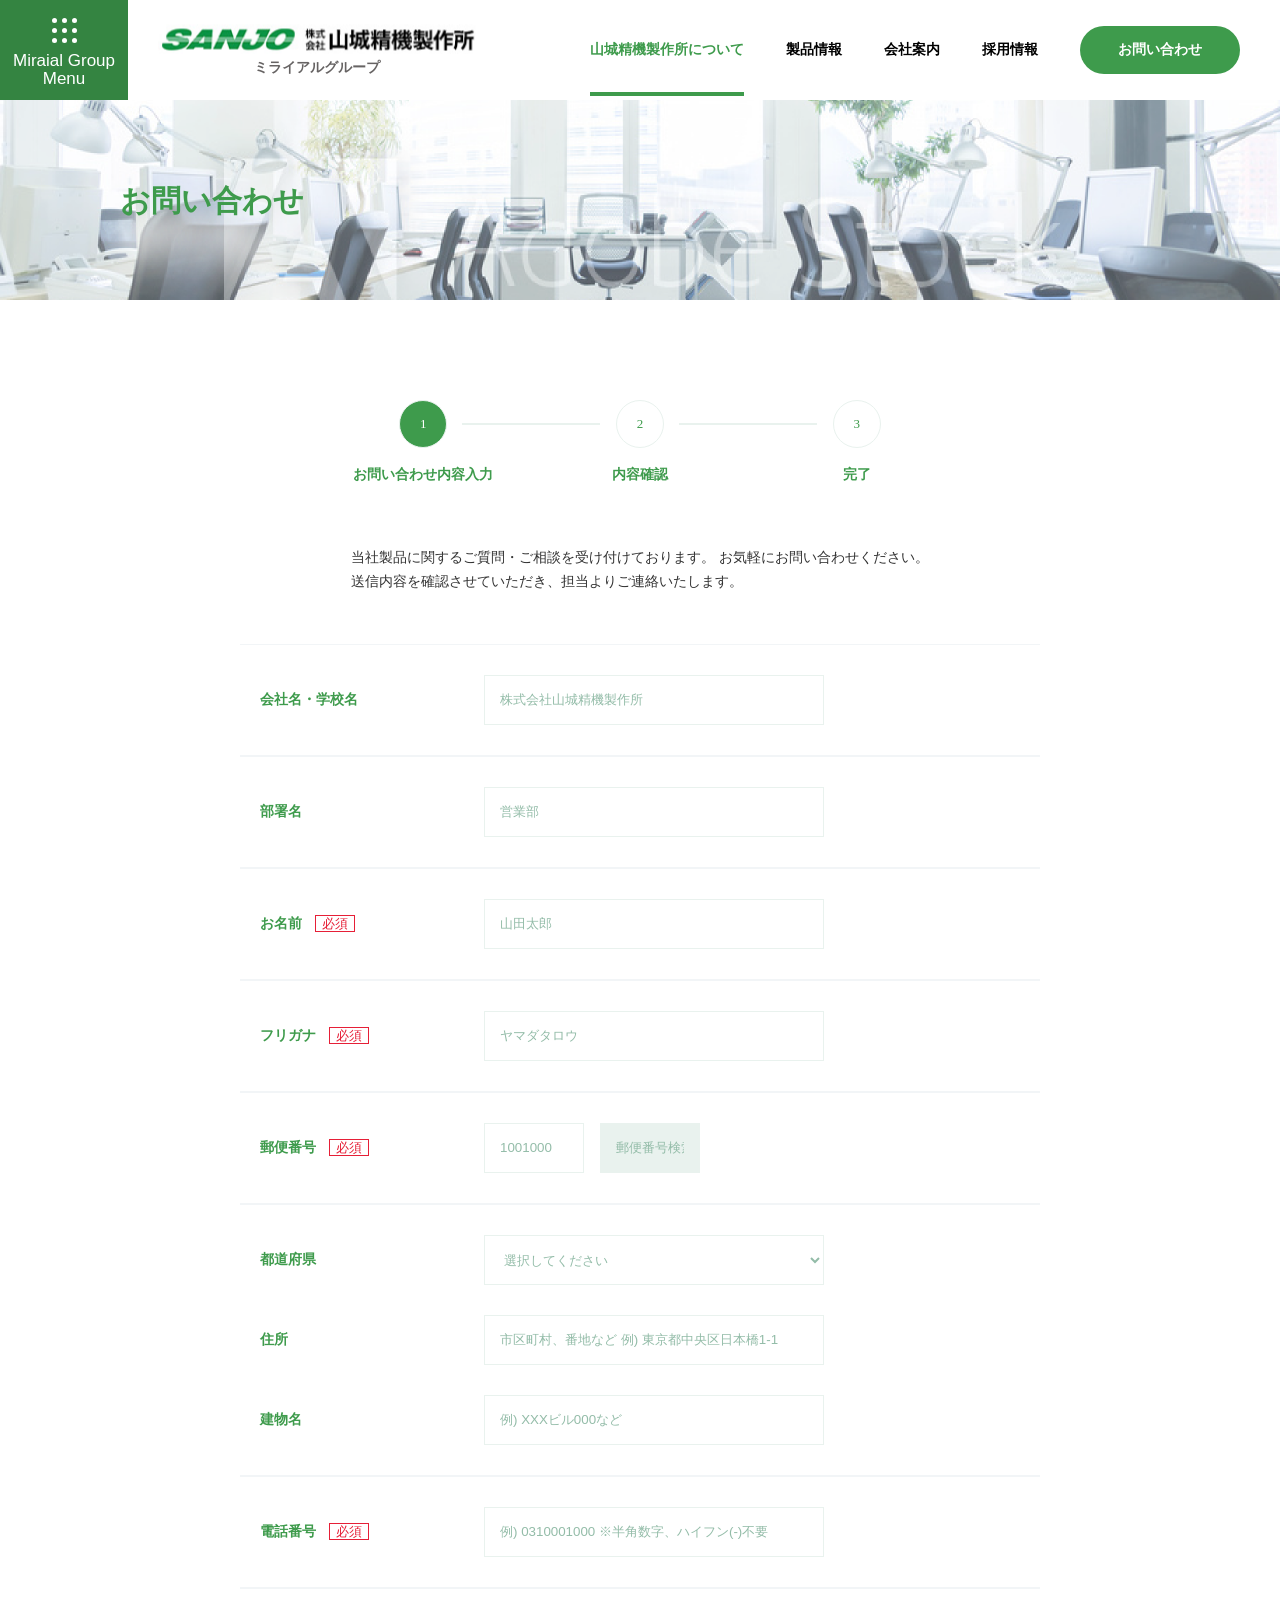
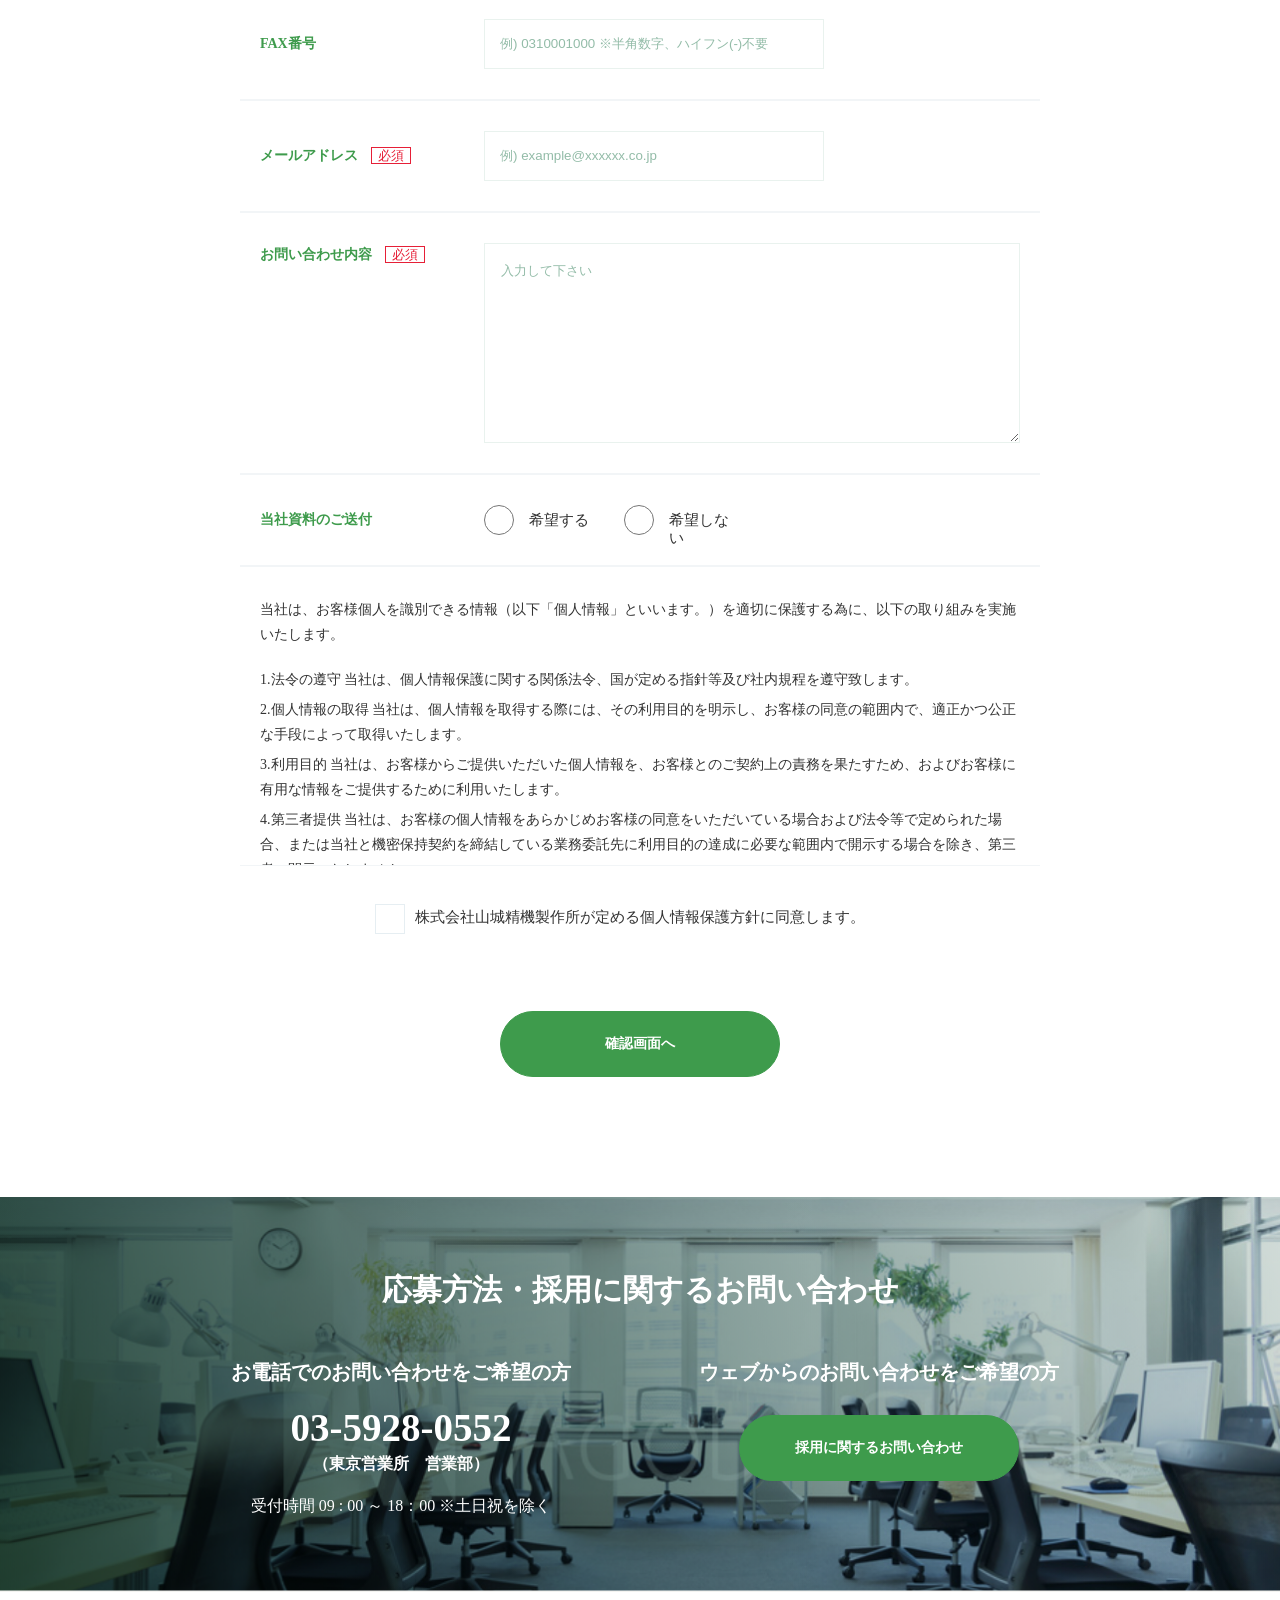
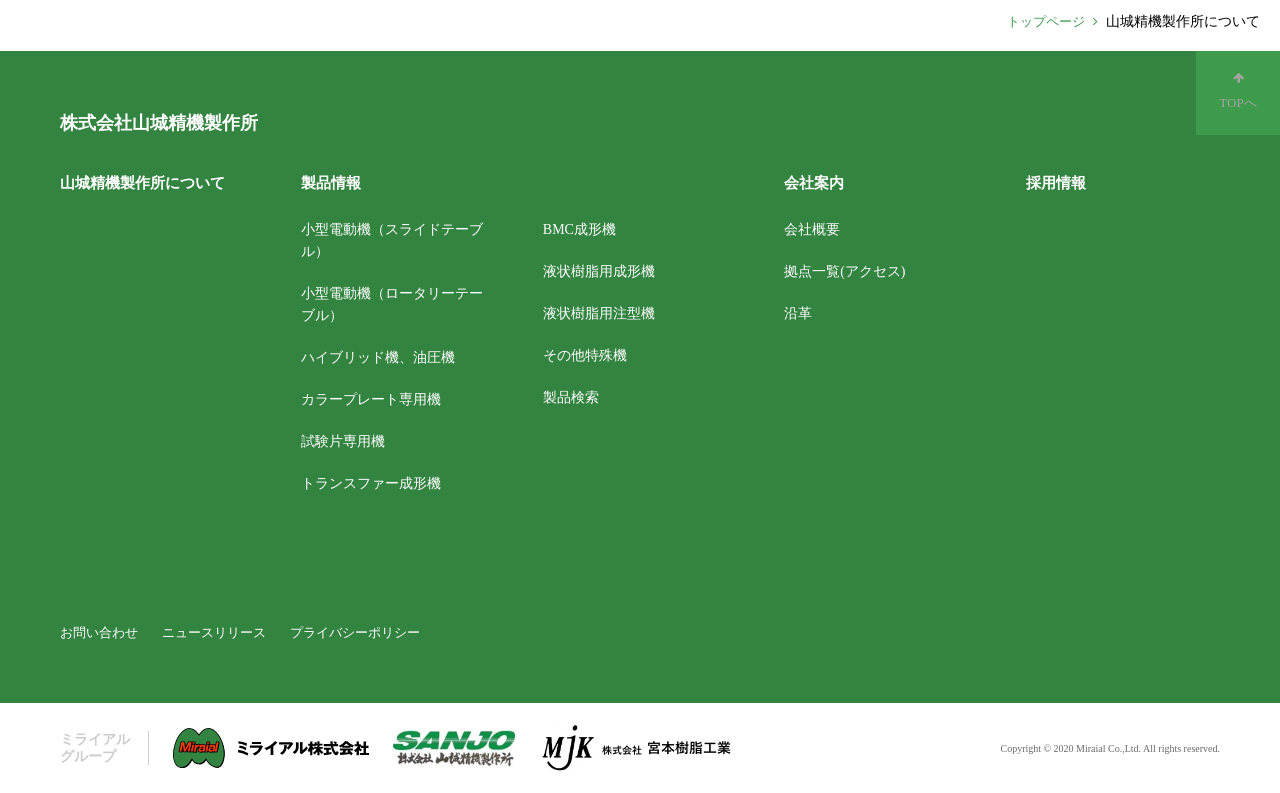
==== commit 2258f447: "fix" ====
--- a/eighth.html
+++ b/eighth.html
@@ -63,6 +63,23 @@
                 <div class="s-inner-container content-boxes multiple-boxes table-grid">
 
                     <div class="s-form-section-container">
+                        <ul class="form-header form-have-grid">
+                            <li class="item-have-grid active">
+                                <span class="f-number">1 <span class="middle-line"></span></span>
+                                <span class="f-text">お問い合わせ内容入力</span>
+                            </li>
+
+                            <li class="item-have-grid">
+                                <span class="f-number">2 <span class="middle-line"></span></span>
+                                <span class="f-text">内容確認</span>
+                            </li>
+                            
+                            <li class="item-have-grid">
+                                <span class="f-number">3</span>
+                                <span class="f-text">完了</span>
+                            </li>
+                        </ul>
+
                         <div class="s-form-header">
                             <p>当社製品に関するご質問・ご相談を受け付けております。 お気軽にお問い合わせください。</p> 
                             <p>送信内容を確認させていただき、担当よりご連絡いたします。</p>
@@ -80,17 +97,17 @@
                             </div>
 
                             <div class="single-form-row">
-                                <label>お名前 <span></span></label>
+                                <label>お名前 <span class="label-span-text">必須</span></label>
                                 <input type="text" placeholder="山田太郎">
                             </div>
 
                             <div class="single-form-row">
-                                <label>フリガナ <span></span></label>
+                                <label>フリガナ <span class="label-span-text">必須</span></label>
                                 <input type="text" placeholder="ヤマダタロウ">
                             </div>
 
                             <div class="single-form-row">
-                                <label>郵便番号 <span></span></label>
+                                <label>郵便番号 <span class="label-span-text">必須</span></label>
                                 <div class="input-have-grid">
                                     <input type="text" placeholder="1001000">
                                     <input type="text" placeholder="郵便番号検索" style="background: #E9F2EE">
@@ -117,7 +134,7 @@
                             </div>
 
                             <div class="single-form-row">
-                                <label>電話番号 <span></span></label>
+                                <label>電話番号 <span class="label-span-text">必須</span></label>
                                 <input type="text" placeholder="例) 0310001000 ※半角数字、ハイフン(-)不要">
                             </div>
 
@@ -127,12 +144,12 @@
                             </div>
 
                             <div class="single-form-row">
-                                <label>メールアドレス <span></span></label>
+                                <label>メールアドレス <span class="label-span-text">必須</span></label>
                                 <input type="text" placeholder="例) example@xxxxxx.co.jp">
                             </div>
 
                             <div class="single-form-row">
-                                <label style="align-self: start;">お問い合わせ内容 <span></span></label>
+                                <label style="align-self: start;">お問い合わせ内容 <span class="label-span-text">必須</span></label>
                                 <textarea>入力して下さい</textarea>
                             </div>
 
@@ -156,9 +173,13 @@
                                 </ul>
                             </div>
 
-                            <div class="single-form-row have-checkbox">
-                                <input type="checkbox" id="checkbox" name="checkbox" value="checkbox">
-                                <label for="checkbox"> 株式会社山城精機製作所が定める個人情報保護方針に同意します。</label>
+                            <div class="single-form-row have-checkbox">                                
+                                <label for="checkbox">
+                                    <input type="checkbox" id="checkbox" name="checkbox" value="checkbox">
+                                    <span class="custom-checkbox"><span class="fa fa-check"></span></span>
+                                     
+                                    株式会社山城精機製作所が定める個人情報保護方針に同意します。
+                                </label>
                             </div>
                         </form>
                     </div>
--- a/css/style.css
+++ b/css/style.css
@@ -511,6 +511,42 @@
       .s-main-container .s-content-box-container .content-boxes .s-form-section-container {
         margin: 0 auto 80px;
         width: 800px; }
+        .s-main-container .s-content-box-container .content-boxes .s-form-section-container .form-header.form-have-grid {
+          display: grid;
+          grid-template-columns: 1fr 1fr 1fr;
+          grid-gap: 70px;
+          align-items: center;
+          width: 580px;
+          margin: 0 auto 60px; }
+          .s-main-container .s-content-box-container .content-boxes .s-form-section-container .form-header.form-have-grid li.item-have-grid {
+            list-style: none;
+            display: grid;
+            grid-gap: 16px; }
+            .s-main-container .s-content-box-container .content-boxes .s-form-section-container .form-header.form-have-grid li.item-have-grid span {
+              justify-self: center;
+              display: grid;
+              align-items: center; }
+            .s-main-container .s-content-box-container .content-boxes .s-form-section-container .form-header.form-have-grid li.item-have-grid span.f-number {
+              width: 48px;
+              height: 48px;
+              border-radius: 50%;
+              color: #3E9B4C;
+              border: 1px solid #E9F2EE;
+              font: Regular 18px/22px Arial;
+              position: relative; }
+              .s-main-container .s-content-box-container .content-boxes .s-form-section-container .form-header.form-have-grid li.item-have-grid span.f-number span.middle-line {
+                position: absolute;
+                width: 138px;
+                top: 50%;
+                transform: translate(0, -50%);
+                right: -154px;
+                border: 1px solid #E9F2EE; }
+            .s-main-container .s-content-box-container .content-boxes .s-form-section-container .form-header.form-have-grid li.item-have-grid span.f-text {
+              font: Bold 14px/22px YuGothic;
+              color: #3E9B4C; }
+          .s-main-container .s-content-box-container .content-boxes .s-form-section-container .form-header.form-have-grid li.item-have-grid.active span.f-number {
+            background: #3E9B4C;
+            color: #FFFFFF; }
         .s-main-container .s-content-box-container .content-boxes .s-form-section-container h2 {
           font: Bold 24px/24px YuGothic;
           color: #3E9B4C;
@@ -558,7 +594,8 @@
               color: #E61F37;
               position: relative;
               left: 9px;
-              border: 1px solid #E61F37; }
+              border: 1px solid #E61F37;
+              padding: 0 6px; }
           .s-main-container .s-content-box-container .content-boxes .s-form-section-container .single-form-row input, .s-main-container .s-content-box-container .content-boxes .s-form-section-container .single-form-row textarea, .s-main-container .s-content-box-container .content-boxes .s-form-section-container .single-form-row select {
             border: 1px solid #E9F2EE;
             color: #93BCA8; }
@@ -585,7 +622,7 @@
             .s-main-container .s-content-box-container .content-boxes .s-form-section-container .single-form-row .input-have-grid input {
               width: 100%; }
           .s-main-container .s-content-box-container .content-boxes .s-form-section-container .single-form-row .input-have-grid.input-radio-grid {
-            grid-template-columns: 100px 110px;
+            grid-template-columns: 110px 110px;
             grid-gap: 30px; }
             .s-main-container .s-content-box-container .content-boxes .s-form-section-container .single-form-row .input-have-grid.input-radio-grid label {
               display: grid;
@@ -601,10 +638,44 @@
         .s-main-container .s-content-box-container .content-boxes .s-form-section-container .single-form-row.have-checkbox {
           margin: 0 0 85px;
           padding: 0;
-          border: none; }
-          .s-main-container .s-content-box-container .content-boxes .s-form-section-container .single-form-row.have-checkbox label input[type=checkbox] {
+          border: none;
+          display: initial; }
+          .s-main-container .s-content-box-container .content-boxes .s-form-section-container .single-form-row.have-checkbox label {
+            display: initial;
+            text-align: center;
+            line-height: 30px;
+            position: relative;
+            color: #333333;
+            font: 500 15px/27px YuGothic Regular; }
+          .s-main-container .s-content-box-container .content-boxes .s-form-section-container .single-form-row.have-checkbox span.custom-checkbox {
             width: 30px;
-            height: 30px; }
+            height: 30px;
+            border: 1px solid #E6EEF2;
+            position: relative;
+            text-align: center;
+            position: absolute;
+            display: inline-block;
+            left: -40px; }
+            .s-main-container .s-content-box-container .content-boxes .s-form-section-container .single-form-row.have-checkbox span.custom-checkbox span.fa.fa-check {
+              display: none;
+              border: none;
+              position: absolute;
+              top: 50%;
+              left: 50%;
+              transform: translate(-50%, -50%);
+              color: #3E9B4C; }
+          .s-main-container .s-content-box-container .content-boxes .s-form-section-container .single-form-row.have-checkbox input[type="checkbox"]:checked + span.custom-checkbox span.fa.fa-check {
+            display: block; }
+          .s-main-container .s-content-box-container .content-boxes .s-form-section-container .single-form-row.have-checkbox input[type=checkbox] {
+            -webkit-user-select: none;
+            -moz-user-select: none;
+            -ms-user-select: none;
+            user-select: none;
+            position: absolute;
+            opacity: 0;
+            cursor: pointer;
+            height: 0;
+            width: 0; }
         .s-main-container .s-content-box-container .content-boxes .s-form-section-container .single-form-row.no-grid {
           display: block;
           overflow-y: auto;
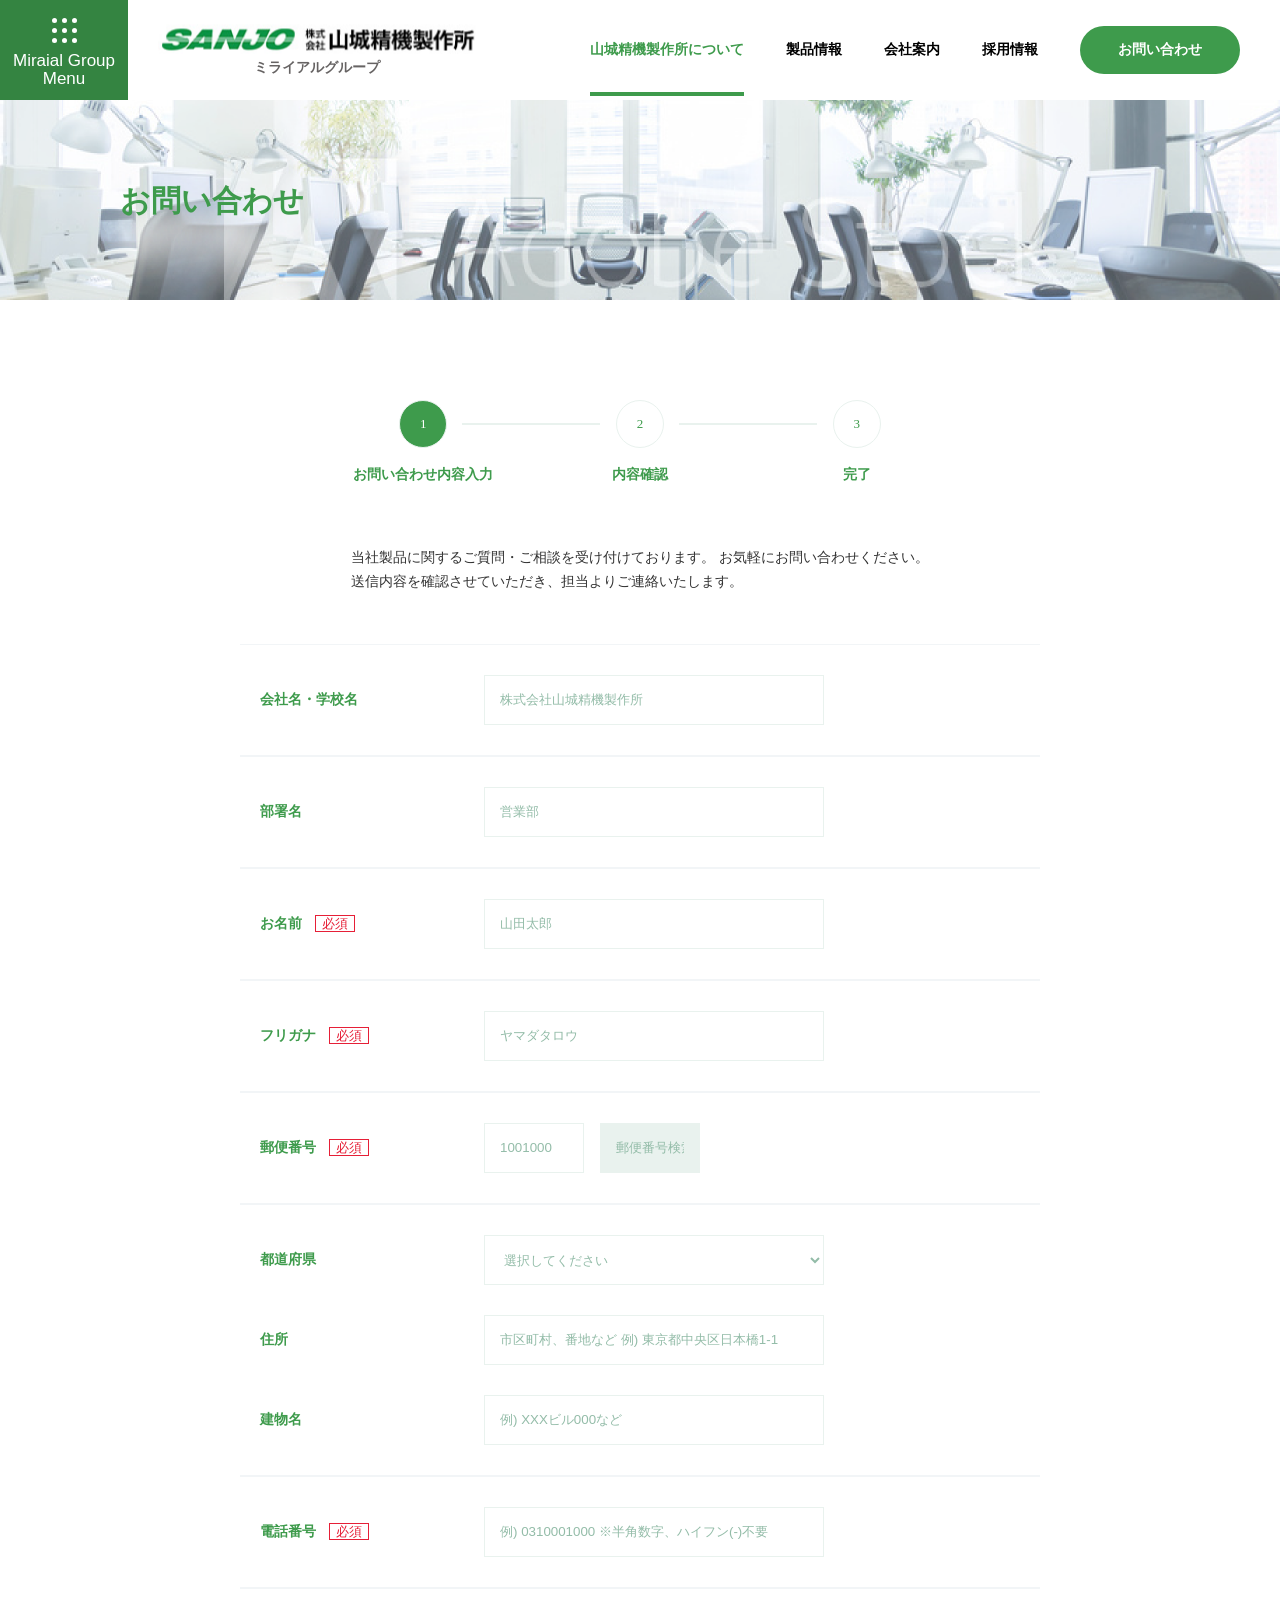
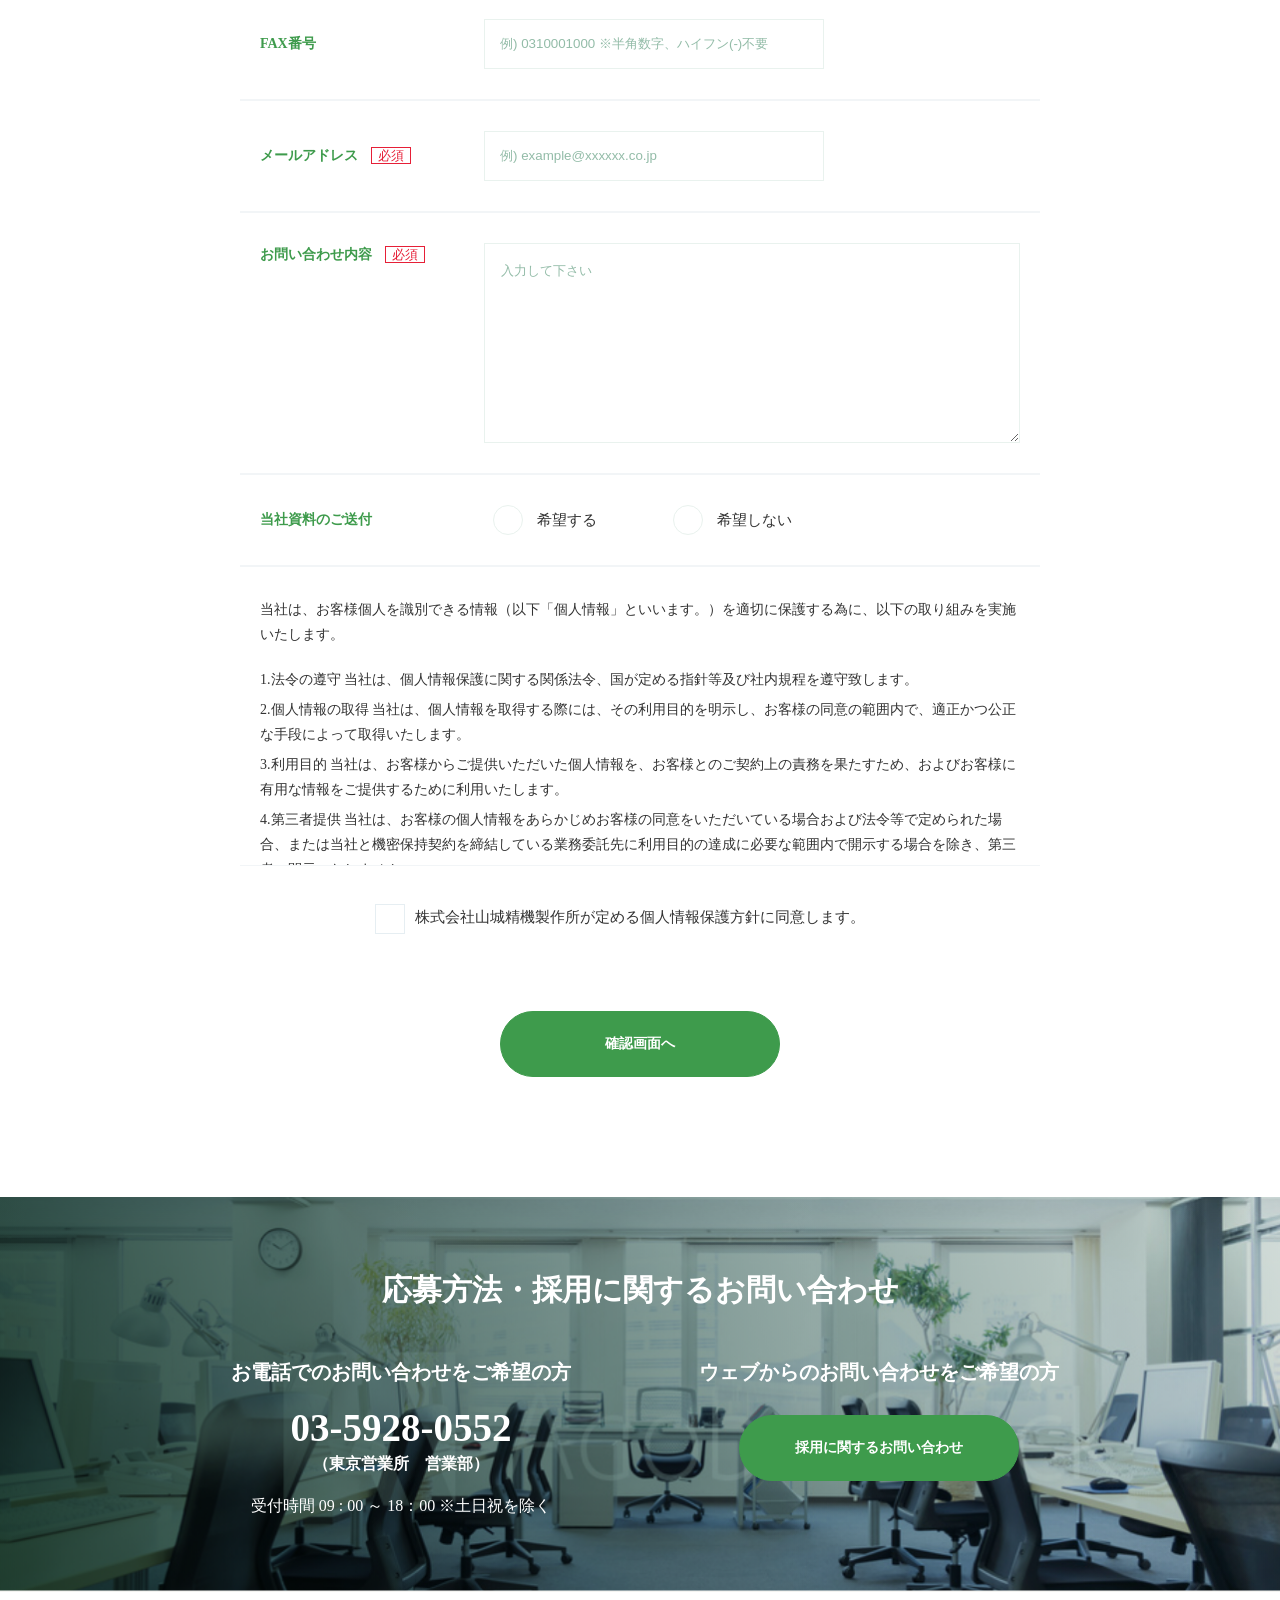
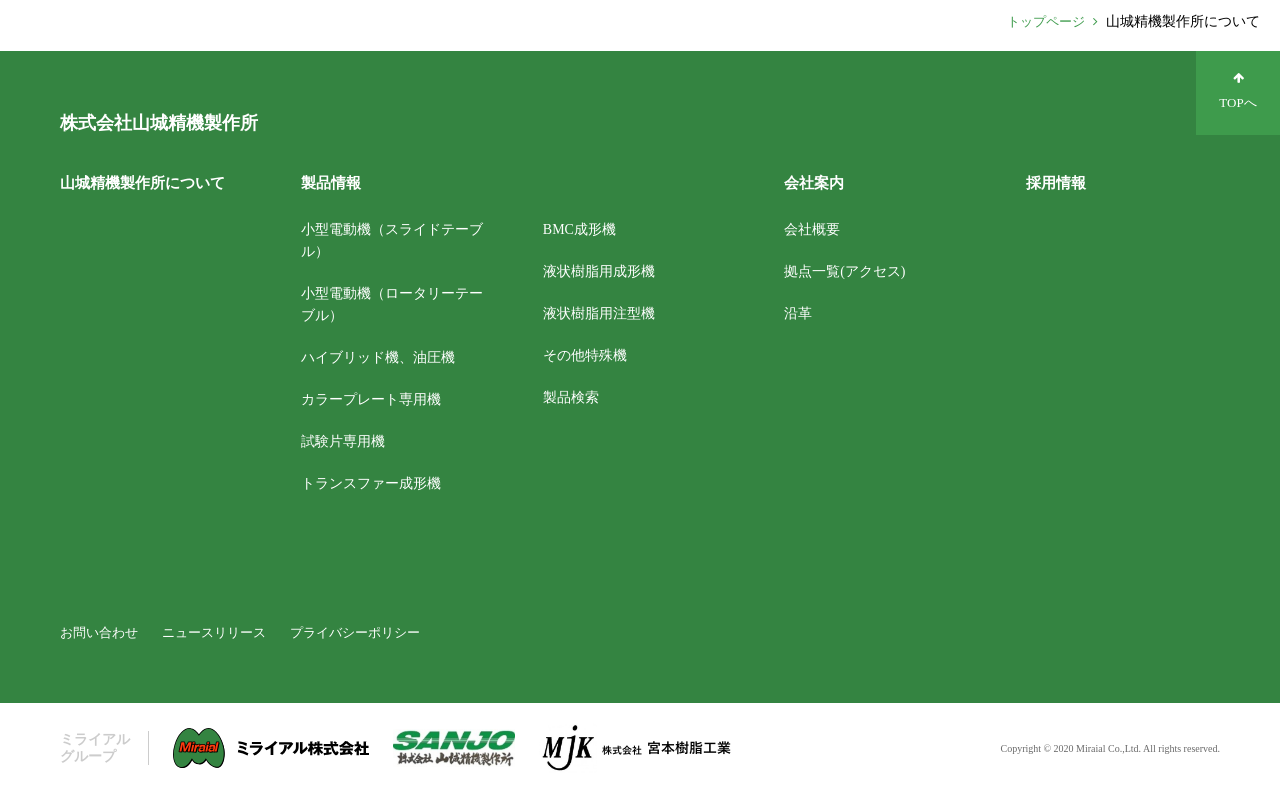
==== commit cd92e4c5: "fix" ====
--- a/eighth.html
+++ b/eighth.html
@@ -153,11 +153,20 @@
                                 <textarea>入力して下さい</textarea>
                             </div>
 
-                            <div class="single-form-row">
+                            <div class="single-form-row have-radio">
                                 <label>当社資料のご送付</label>
                                 <div class="input-have-grid input-radio-grid">
-                                    <label><input type="radio" name="radio"> <span>希望する</span></label>
-                                    <label><input type="radio" name="radio"> <span>希望しない</span></label>
+                                    <label>
+                                        <input type="radio" name="radio"> 
+                                        <span class="radio-circle"></span>
+                                        <span class="radio-text">希望する</span>
+                                    </label>
+                                    
+                                    <label>
+                                        <input type="radio" name="radio"> 
+                                        <span class="radio-circle"></span>
+                                        <span class="radio-text">希望しない</span>
+                                    </label>
                                 </div>
                             </div>
 
--- a/css/style.css
+++ b/css/style.css
@@ -328,9 +328,17 @@
     @media (min-width: 768px) and (max-width: 1023px) {
       .s-main-container .s-banner-title.big-banner-title {
         height: 400px; } }
+    .s-main-container .s-banner-title.big-banner-title .s-inner-container {
+      position: relative; }
     .s-main-container .s-banner-title.big-banner-title .sb-title {
+      width: 85%;
       left: 50%;
+      top: 50%;
+      text-align: center;
       transform: translate(-50%, -50%); }
+      @media (min-width: 320px) and (max-width: 767px) {
+        .s-main-container .s-banner-title.big-banner-title .sb-title {
+          width: 90%; } }
       .s-main-container .s-banner-title.big-banner-title .sb-title .top-main-title {
         background: #3E9B4C;
         height: 54px;
@@ -343,13 +351,18 @@
         margin: 0 0 30px; }
         @media (min-width: 320px) and (max-width: 1023px) {
           .s-main-container .s-banner-title.big-banner-title .sb-title .top-main-title {
-            font-size: 18px;
+            font-size: 16px;
             height: 40px;
+            padding: 0 10px;
             line-height: 40px;
             letter-spacing: 3px; } }
       .s-main-container .s-banner-title.big-banner-title .sb-title .s-mini-detail {
+        text-align: center;
         font: Bold 22px/22px YuGothic;
         color: #FFFFFF; }
+        @media (min-width: 320px) and (max-width: 767px) {
+          .s-main-container .s-banner-title.big-banner-title .sb-title .s-mini-detail {
+            font-size: 16px; } }
   .s-main-container .s-main-banner-container {
     height: 520px;
     margin: 0 0 50px; }
@@ -510,7 +523,7 @@
           max-width: 100%; }
       .s-main-container .s-content-box-container .content-boxes .s-form-section-container {
         margin: 0 auto 80px;
-        width: 800px; }
+        max-width: 800px; }
         .s-main-container .s-content-box-container .content-boxes .s-form-section-container .form-header.form-have-grid {
           display: grid;
           grid-template-columns: 1fr 1fr 1fr;
@@ -518,6 +531,14 @@
           align-items: center;
           width: 580px;
           margin: 0 auto 60px; }
+          @media (min-width: 320px) and (max-width: 550px) {
+            .s-main-container .s-content-box-container .content-boxes .s-form-section-container .form-header.form-have-grid {
+              grid-template-columns: 1fr; } }
+          @media (min-width: 320px) and (max-width: 767px) {
+            .s-main-container .s-content-box-container .content-boxes .s-form-section-container .form-header.form-have-grid {
+              grid-gap: 25px;
+              margin: 0 0 25px;
+              width: inherit; } }
           .s-main-container .s-content-box-container .content-boxes .s-form-section-container .form-header.form-have-grid li.item-have-grid {
             list-style: none;
             display: grid;
@@ -541,6 +562,9 @@
                 transform: translate(0, -50%);
                 right: -154px;
                 border: 1px solid #E9F2EE; }
+                @media (min-width: 320px) and (max-width: 767px) {
+                  .s-main-container .s-content-box-container .content-boxes .s-form-section-container .form-header.form-have-grid li.item-have-grid span.f-number span.middle-line {
+                    display: none; } }
             .s-main-container .s-content-box-container .content-boxes .s-form-section-container .form-header.form-have-grid li.item-have-grid span.f-text {
               font: Bold 14px/22px YuGothic;
               color: #3E9B4C; }
@@ -553,13 +577,17 @@
           margin: 0 0 60px;
           border: none;
           text-align: center; }
+          @media (min-width: 320px) and (max-width: 767px) {
+            .s-main-container .s-content-box-container .content-boxes .s-form-section-container h2 {
+              font-size: 20px;
+              margin: 0 0 25px; } }
         .s-main-container .s-content-box-container .content-boxes .s-form-section-container p {
           font: 500 14px/24px YuGothic Regular;
           color: #333333; }
         .s-main-container .s-content-box-container .content-boxes .s-form-section-container .s-form-header {
           margin: 0 0 50px; }
           .s-main-container .s-content-box-container .content-boxes .s-form-section-container .s-form-header p {
-            width: 578px;
+            max-width: 578px;
             text-align: left;
             margin: 0 auto; }
         .s-main-container .s-content-box-container .content-boxes .s-form-section-container .single-form-row {
@@ -569,6 +597,11 @@
           padding: 30px 20px;
           border-top: 1px solid #F2F5F7;
           border-bottom: 1px solid #F2F5F7; }
+          @media (min-width: 320px) and (max-width: 767px) {
+            .s-main-container .s-content-box-container .content-boxes .s-form-section-container .single-form-row {
+              grid-template-columns: 1fr;
+              padding: 15px 12px;
+              grid-gap: 15px; } }
           .s-main-container .s-content-box-container .content-boxes .s-form-section-container .single-form-row p {
             text-align: left;
             font: 500 14px/25px YuGothic Regular;
@@ -614,7 +647,11 @@
             padding: 0 15px;
             height: 50px;
             line-height: 50px;
-            width: 340px; }
+            max-width: 340px; }
+            @media (min-width: 320px) and (max-width: 1023px) {
+              .s-main-container .s-content-box-container .content-boxes .s-form-section-container .single-form-row input, .s-main-container .s-content-box-container .content-boxes .s-form-section-container .single-form-row select {
+                width: 100%;
+                max-width: 100%; } }
           .s-main-container .s-content-box-container .content-boxes .s-form-section-container .single-form-row .input-have-grid {
             display: grid;
             grid-template-columns: 100px 100px;
@@ -622,19 +659,48 @@
             .s-main-container .s-content-box-container .content-boxes .s-form-section-container .single-form-row .input-have-grid input {
               width: 100%; }
           .s-main-container .s-content-box-container .content-boxes .s-form-section-container .single-form-row .input-have-grid.input-radio-grid {
-            grid-template-columns: 110px 110px;
+            grid-template-columns: 150px 150px;
             grid-gap: 30px; }
             .s-main-container .s-content-box-container .content-boxes .s-form-section-container .single-form-row .input-have-grid.input-radio-grid label {
               display: grid;
               align-items: center;
+              grid-gap: 8px;
               grid-template-columns: 30px 1fr; }
               .s-main-container .s-content-box-container .content-boxes .s-form-section-container .single-form-row .input-have-grid.input-radio-grid label span {
+                border: none; }
+              .s-main-container .s-content-box-container .content-boxes .s-form-section-container .single-form-row .input-have-grid.input-radio-grid label span.radio-text {
                 border: none;
                 font: 500 15px/18px YuGothic Regular;
                 color: #333333; }
-            .s-main-container .s-content-box-container .content-boxes .s-form-section-container .single-form-row .input-have-grid.input-radio-grid input[type="radio"] {
-              width: 30px;
-              height: 30px; }
+              .s-main-container .s-content-box-container .content-boxes .s-form-section-container .single-form-row .input-have-grid.input-radio-grid label span.radio-circle {
+                width: 30px;
+                height: 30px;
+                border-radius: 50%;
+                border: 1px solid #E9F2EE;
+                position: relative; }
+                .s-main-container .s-content-box-container .content-boxes .s-form-section-container .single-form-row .input-have-grid.input-radio-grid label span.radio-circle::before {
+                  opacity: 0;
+                  content: '';
+                  position: absolute;
+                  top: 50%;
+                  left: 50%;
+                  transform: translate(-50%, -50%);
+                  width: 10px;
+                  height: 10px;
+                  border-radius: 50%;
+                  background: #3E9B4C; }
+              .s-main-container .s-content-box-container .content-boxes .s-form-section-container .single-form-row .input-have-grid.input-radio-grid label input[type="radio"]:checked + span.radio-circle::before {
+                opacity: 1; }
+        .s-main-container .s-content-box-container .content-boxes .s-form-section-container .single-form-row.have-radio input[type=radio] {
+          -webkit-user-select: none;
+          -moz-user-select: none;
+          -ms-user-select: none;
+          user-select: none;
+          position: absolute;
+          opacity: 0;
+          cursor: pointer;
+          height: 0;
+          width: 0; }
         .s-main-container .s-content-box-container .content-boxes .s-form-section-container .single-form-row.have-checkbox {
           margin: 0 0 85px;
           padding: 0;
@@ -647,6 +713,9 @@
             position: relative;
             color: #333333;
             font: 500 15px/27px YuGothic Regular; }
+            @media (min-width: 320px) and (max-width: 767px) {
+              .s-main-container .s-content-box-container .content-boxes .s-form-section-container .single-form-row.have-checkbox label {
+                padding-left: 35px; } }
           .s-main-container .s-content-box-container .content-boxes .s-form-section-container .single-form-row.have-checkbox span.custom-checkbox {
             width: 30px;
             height: 30px;
@@ -656,6 +725,9 @@
             position: absolute;
             display: inline-block;
             left: -40px; }
+            @media (min-width: 320px) and (max-width: 767px) {
+              .s-main-container .s-content-box-container .content-boxes .s-form-section-container .single-form-row.have-checkbox span.custom-checkbox {
+                left: -5px; } }
             .s-main-container .s-content-box-container .content-boxes .s-form-section-container .single-form-row.have-checkbox span.custom-checkbox span.fa.fa-check {
               display: none;
               border: none;
@@ -690,6 +762,11 @@
             align-items: center; }
             .s-main-container .s-content-box-container .content-boxes .s-form-section-container .single-form-row.have-multiple-form-row .inner-single-form-row:last-child {
               margin: 0; }
+            @media (min-width: 320px) and (max-width: 767px) {
+              .s-main-container .s-content-box-container .content-boxes .s-form-section-container .single-form-row.have-multiple-form-row .inner-single-form-row {
+                grid-template-columns: 1fr;
+                grid-gap: 15px;
+                margin: 0 0 15px; } }
       .s-main-container .s-content-box-container .content-boxes .s-big-img-container {
         text-align: left;
         margin: 0 0 80px; }
@@ -707,6 +784,10 @@
         padding: 30px 0;
         border-top: 1px solid #E6E6E6;
         border-bottom: 1px solid #E6E6E6; }
+        @media (min-width: 320px) and (max-width: 767px) {
+          .s-main-container .s-content-box-container .content-boxes .s-list-detail-section {
+            grid-template-columns: 1fr;
+            margin: 0 0 40px; } }
         .s-main-container .s-content-box-container .content-boxes .s-list-detail-section ul li {
           list-style: none;
           margin: 0 0 5px;
@@ -741,6 +822,162 @@
             .s-main-container .s-content-box-container .content-boxes .s-files-links-section ul li a {
               font: 500 15px/16px YuGothic Regular;
               color: #3E9B4C; }
+      .s-main-container .s-content-box-container .content-boxes .s-map-boxes-section {
+        margin: 0 0 129px; }
+        .s-main-container .s-content-box-container .content-boxes .s-map-boxes-section h2 {
+          margin: 0 0 29px;
+          font: Bold 18px/22px YuGothic;
+          color: #333333;
+          height: 30px;
+          line-height: 30px;
+          padding: 0 0 0 12px;
+          border-left: 4px solid #3E9B4C; }
+        .s-main-container .s-content-box-container .content-boxes .s-map-boxes-section .smb-text {
+          margin: 0 0 28px; }
+        .s-main-container .s-content-box-container .content-boxes .s-map-boxes-section p {
+          text-align: left;
+          font: 500 15px/24px YuGothic Regular;
+          color: #333333; }
+        .s-main-container .s-content-box-container .content-boxes .s-map-boxes-section .x-axis-box, .s-main-container .s-content-box-container .content-boxes .s-map-boxes-section .y-axis-box {
+          color: #666666;
+          font: Bold 16px/30px YuGothic;
+          border: 1px solid #666666; }
+        .s-main-container .s-content-box-container .content-boxes .s-map-boxes-section .x-axis-box {
+          height: 50px;
+          line-height: 50px; }
+        .s-main-container .s-content-box-container .content-boxes .s-map-boxes-section .x-axis-box.dark-box, .s-main-container .s-content-box-container .content-boxes .s-map-boxes-section .y-axis-box.dark-box {
+          background: #666666;
+          color: #fff; }
+          @media (min-width: 320px) and (max-width: 1023px) {
+            .s-main-container .s-content-box-container .content-boxes .s-map-boxes-section .x-axis-box.dark-box, .s-main-container .s-content-box-container .content-boxes .s-map-boxes-section .y-axis-box.dark-box {
+              font-size: 12px; } }
+        .s-main-container .s-content-box-container .content-boxes .s-map-boxes-section span.blue-arrow {
+          border-color: #3566A0 !important; }
+          .s-main-container .s-content-box-container .content-boxes .s-map-boxes-section span.blue-arrow span.fa {
+            color: #3566A0; }
+        .s-main-container .s-content-box-container .content-boxes .s-map-boxes-section span.red-arrow {
+          border-color: #CB384B !important; }
+          .s-main-container .s-content-box-container .content-boxes .s-map-boxes-section span.red-arrow span.fa {
+            color: #CB384B; }
+        .s-main-container .s-content-box-container .content-boxes .s-map-boxes-section span.light-blue-arrow {
+          border-color: #2090A7 !important; }
+          .s-main-container .s-content-box-container .content-boxes .s-map-boxes-section span.light-blue-arrow span.fa {
+            color: #2090A7; }
+        .s-main-container .s-content-box-container .content-boxes .s-map-boxes-section span.green-arrow {
+          border-color: #069B5D !important; }
+          .s-main-container .s-content-box-container .content-boxes .s-map-boxes-section span.green-arrow span.fa {
+            color: #069B5D; }
+        .s-main-container .s-content-box-container .content-boxes .s-map-boxes-section span.arrow-border, .s-main-container .s-content-box-container .content-boxes .s-map-boxes-section span.arrow-border-dotted {
+          position: relative; }
+          .s-main-container .s-content-box-container .content-boxes .s-map-boxes-section span.arrow-border span.fa, .s-main-container .s-content-box-container .content-boxes .s-map-boxes-section span.arrow-border-dotted span.fa {
+            position: absolute;
+            right: -1px;
+            font-size: 28px;
+            top: -13px; }
+        .s-main-container .s-content-box-container .content-boxes .s-map-boxes-section span.arrow-border {
+          border-bottom: 2px solid #ddd; }
+        .s-main-container .s-content-box-container .content-boxes .s-map-boxes-section span.arrow-border-dotted {
+          border-bottom: 2px dotted #ddd; }
+        .s-main-container .s-content-box-container .content-boxes .s-map-boxes-section .smb-map-boxes {
+          display: grid;
+          grid-template-columns: repeat(26, 1fr);
+          align-items: center;
+          grid-template-rows: 50px 30px 12px 50px 30px 50px 20px; }
+          @media (min-width: 320px) and (max-width: 767px) {
+            .s-main-container .s-content-box-container .content-boxes .s-map-boxes-section .smb-map-boxes {
+              display: none; } }
+          .s-main-container .s-content-box-container .content-boxes .s-map-boxes-section .smb-map-boxes .x-axis-box.first-box {
+            grid-column: 1 / 5;
+            grid-row: 1 / 2; }
+          .s-main-container .s-content-box-container .content-boxes .s-map-boxes-section .smb-map-boxes .x-axis-box.second-box {
+            grid-column: 12 / 15;
+            grid-row: 1 / 2; }
+          .s-main-container .s-content-box-container .content-boxes .s-map-boxes-section .smb-map-boxes .x-axis-box.third-box {
+            grid-column: 1 / 5;
+            grid-row: 4 / 5; }
+          .s-main-container .s-content-box-container .content-boxes .s-map-boxes-section .smb-map-boxes .x-axis-box.fourth-box {
+            grid-column: 13 / 14;
+            grid-row: 4 / 7;
+            height: 100%; }
+          .s-main-container .s-content-box-container .content-boxes .s-map-boxes-section .smb-map-boxes .x-axis-box.fifth-box {
+            grid-column: 22 / 23;
+            grid-row: 3 / 8;
+            height: 100%; }
+          .s-main-container .s-content-box-container .content-boxes .s-map-boxes-section .smb-map-boxes .x-axis-box.sixth-box {
+            grid-column: 1 / 5;
+            grid-row: 6 / 7; }
+          .s-main-container .s-content-box-container .content-boxes .s-map-boxes-section .smb-map-boxes .x-axis-box.seventh-box {
+            grid-column: 7 / 11;
+            grid-row: 6 / 7; }
+          .s-main-container .s-content-box-container .content-boxes .s-map-boxes-section .smb-map-boxes .y-axis-box.last-box {
+            grid-column: 26 / 27;
+            grid-row: 1 / 8;
+            height: 100%; }
+            .s-main-container .s-content-box-container .content-boxes .s-map-boxes-section .smb-map-boxes .y-axis-box.last-box span {
+              transform: rotate3d(45); }
+          .s-main-container .s-content-box-container .content-boxes .s-map-boxes-section .smb-map-boxes span.first-arrow {
+            grid-column: 5 / 12; }
+          .s-main-container .s-content-box-container .content-boxes .s-map-boxes-section .smb-map-boxes span.second-arrow {
+            grid-column: 15 / 26; }
+          .s-main-container .s-content-box-container .content-boxes .s-map-boxes-section .smb-map-boxes span.third-arrow {
+            grid-column: 5 / 13;
+            grid-row: 4; }
+          .s-main-container .s-content-box-container .content-boxes .s-map-boxes-section .smb-map-boxes span.fourth-arrow {
+            grid-column: 14 / 22;
+            grid-row: 5; }
+          .s-main-container .s-content-box-container .content-boxes .s-map-boxes-section .smb-map-boxes span.fifth-arrow {
+            grid-column: 23 / 26;
+            grid-row: 5; }
+          .s-main-container .s-content-box-container .content-boxes .s-map-boxes-section .smb-map-boxes span.sixth-arrow {
+            grid-column: 5 / 7;
+            grid-row: 6; }
+          .s-main-container .s-content-box-container .content-boxes .s-map-boxes-section .smb-map-boxes span.seventh-arrow {
+            grid-column: 11 / 13;
+            grid-row: 6; }
+        .s-main-container .s-content-box-container .content-boxes .s-map-boxes-section .smb-map-boxes2 {
+          display: grid;
+          align-items: center;
+          grid-template-columns: repeat(26, 1fr);
+          grid-template-rows: 40px 50px 30px 50px 40px; }
+          @media (min-width: 320px) and (max-width: 767px) {
+            .s-main-container .s-content-box-container .content-boxes .s-map-boxes-section .smb-map-boxes2 {
+              display: none; } }
+          .s-main-container .s-content-box-container .content-boxes .s-map-boxes-section .smb-map-boxes2 .first-box {
+            grid-row: 2 / 3;
+            grid-column: 1 / 5; }
+          .s-main-container .s-content-box-container .content-boxes .s-map-boxes-section .smb-map-boxes2 .second-box {
+            grid-row: 2 / 3;
+            grid-column: 8 / 12; }
+          .s-main-container .s-content-box-container .content-boxes .s-map-boxes-section .smb-map-boxes2 .third-box {
+            grid-row: 2 / 5;
+            grid-column: 15 / 16;
+            height: 100%; }
+          .s-main-container .s-content-box-container .content-boxes .s-map-boxes-section .smb-map-boxes2 .fourth-box {
+            grid-row: 2 / 5;
+            grid-column: 21 / 22;
+            height: 100%; }
+          .s-main-container .s-content-box-container .content-boxes .s-map-boxes-section .smb-map-boxes2 .fifth-box {
+            grid-row: 4 / 5;
+            grid-column: 1 / 5; }
+          .s-main-container .s-content-box-container .content-boxes .s-map-boxes-section .smb-map-boxes2 .last-box {
+            grid-row: 1 / 6;
+            grid-column: 26 / 27;
+            height: 100%; }
+          .s-main-container .s-content-box-container .content-boxes .s-map-boxes-section .smb-map-boxes2 span.first-arrow {
+            grid-column: 5 / 8;
+            grid-row: 2; }
+          .s-main-container .s-content-box-container .content-boxes .s-map-boxes-section .smb-map-boxes2 span.second-arrow {
+            grid-column: 12 / 15;
+            grid-row: 2; }
+          .s-main-container .s-content-box-container .content-boxes .s-map-boxes-section .smb-map-boxes2 span.third-arrow {
+            grid-column: 16 / 21;
+            grid-row: 3; }
+          .s-main-container .s-content-box-container .content-boxes .s-map-boxes-section .smb-map-boxes2 span.fourth-arrow {
+            grid-column: 22 / 26;
+            grid-row: 3; }
+          .s-main-container .s-content-box-container .content-boxes .s-map-boxes-section .smb-map-boxes2 span.fifth-arrow {
+            grid-column: 5 / 15;
+            grid-row: 4; }
       .s-main-container .s-content-box-container .content-boxes .img-row-detail-grid {
         display: grid;
         grid-gap: 40px;
@@ -750,7 +987,8 @@
         align-items: center; }
         @media (min-width: 320px) and (max-width: 767px) {
           .s-main-container .s-content-box-container .content-boxes .img-row-detail-grid {
-            grid-template-columns: 1fr; } }
+            grid-template-columns: 1fr;
+            grid-template-rows: auto; } }
         @media (min-width: 768px) and (max-width: 1023px) {
           .s-main-container .s-content-box-container .content-boxes .img-row-detail-grid {
             grid-template-columns: 325px 1fr; } }
@@ -758,6 +996,9 @@
           background: #DDDDDD;
           height: 100%;
           text-align: left; }
+          @media (min-width: 320px) and (max-width: 767px) {
+            .s-main-container .s-content-box-container .content-boxes .img-row-detail-grid .s-row-img {
+              height: 200px; } }
           .s-main-container .s-content-box-container .content-boxes .img-row-detail-grid .s-row-img div {
             margin: 0 0 13px;
             height: inherit; }
@@ -809,7 +1050,9 @@
           border-radius: 50%; }
           @media (min-width: 320px) and (max-width: 767px) {
             .s-main-container .s-content-box-container .content-boxes .s-services-section .single-service .service-icon {
-              margin-bottom: 25px; } }
+              margin-bottom: 25px;
+              width: 100px;
+              height: 100px; } }
         .s-main-container .s-content-box-container .content-boxes .s-services-section .single-service h2 {
           font: Bold 18px/29px YuGothic;
           color: #3E9B4C;
@@ -833,6 +1076,15 @@
         position: relative;
         height: 360px;
         margin: 0 0 180px; }
+        @media (min-width: 320px) and (max-width: 580px) {
+          .s-main-container .s-content-box-container .content-boxes .req-sections {
+            padding: 35px 0 35px;
+            height: auto;
+            margin: 0 0 90px; } }
+        @media (min-width: 581px) and (max-width: 1023px) {
+          .s-main-container .s-content-box-container .content-boxes .req-sections {
+            padding: 35px 0 0;
+            height: 240px; } }
         .s-main-container .s-content-box-container .content-boxes .req-sections h2 {
           font: Bold 30px/38px YuGothic;
           color: #454545;
@@ -848,8 +1100,33 @@
           grid-template-columns: 450px 450px;
           grid-gap: 40px;
           justify-content: center; }
+          @media (min-width: 320px) and (max-width: 1023px) {
+            .s-main-container .s-content-box-container .content-boxes .req-sections .req-sections-grid {
+              display: block; } }
           .s-main-container .s-content-box-container .content-boxes .req-sections .req-sections-grid .req-single-item {
             position: relative; }
+            @media (min-width: 320px) and (max-width: 580px) {
+              .s-main-container .s-content-box-container .content-boxes .req-sections .req-sections-grid .req-single-item {
+                position: relative;
+                width: initial;
+                display: block;
+                margin: 0 0 50px; }
+                .s-main-container .s-content-box-container .content-boxes .req-sections .req-sections-grid .req-single-item:last-child {
+                  margin: 0; } }
+            @media (min-width: 581px) and (max-width: 1023px) {
+              .s-main-container .s-content-box-container .content-boxes .req-sections .req-sections-grid .req-single-item {
+                width: 45%;
+                display: inline-block;
+                position: absolute; }
+                .s-main-container .s-content-box-container .content-boxes .req-sections .req-sections-grid .req-single-item:first-child {
+                  left: 0;
+                  right: initial; }
+                .s-main-container .s-content-box-container .content-boxes .req-sections .req-sections-grid .req-single-item:last-child {
+                  right: 0;
+                  left: initial; } }
+            .s-main-container .s-content-box-container .content-boxes .req-sections .req-sections-grid .req-single-item img {
+              width: 100%;
+              height: 100%; }
             .s-main-container .s-content-box-container .content-boxes .req-sections .req-sections-grid .req-single-item button {
               position: absolute;
               width: 225px;
@@ -913,6 +1190,8 @@
             background-color: #3E9B4C; }
             .s-main-container .s-content-box-container .card-boxes .cards-list .single-card p a:hover {
               background-color: #348441; }
+            .s-main-container .s-content-box-container .card-boxes .cards-list .single-card p a span {
+              color: inherit; }
     .s-main-container .s-content-box-container .table-grid {
       padding-top: 0 !important; }
       .s-main-container .s-content-box-container .table-grid h2 {
@@ -932,11 +1211,11 @@
         position: relative; }
         @media (min-width: 320px) and (max-width: 1060px) {
           .s-main-container .s-content-box-container .table-grid h2 {
-            margin: 0 0 35px;
-            font-size: 22px;
-            height: 40px;
-            line-height: 40px;
-            padding-left: 10px; } }
+            margin: 0 0 30px;
+            font-size: 16px;
+            height: 30px;
+            line-height: 30px;
+            padding-left: 5px; } }
         .s-main-container .s-content-box-container .table-grid h2 span.main-heading-badge {
           position: absolute;
           right: 0;
@@ -944,6 +1223,9 @@
           color: #333333;
           top: 50%;
           transform: translate(0, -50%); }
+          @media (min-width: 320px) and (max-width: 1060px) {
+            .s-main-container .s-content-box-container .table-grid h2 span.main-heading-badge {
+              font-size: 12px; } }
         .s-main-container .s-content-box-container .table-grid h2 span.s-badge-text {
           position: absolute;
           left: -102px;
@@ -951,6 +1233,10 @@
           line-height: 20px;
           color: #0D9A0F;
           border: 1px solid #0D9A0F; }
+          @media (min-width: 320px) and (max-width: 1060px) {
+            .s-main-container .s-content-box-container .table-grid h2 span.s-badge-text {
+              left: -75px;
+              width: 60px; } }
       .s-main-container .s-content-box-container .table-grid div.grid-mini-heading {
         display: grid;
         grid-template-columns: 253px 1fr;
@@ -960,7 +1246,7 @@
         border-top: 1px solid #CCCCCA; }
         @media (min-width: 320px) and (max-width: 767px) {
           .s-main-container .s-content-box-container .table-grid div.grid-mini-heading {
-            grid-template-columns: 150px 1fr;
+            grid-template-columns: 120px 1fr;
             padding: 15px 0 0;
             margin: 0 0 20px; } }
         @media (min-width: 768px) and (max-width: 1023px) {
@@ -983,8 +1269,8 @@
           border: none; }
           @media (min-width: 320px) and (max-width: 767px) {
             .s-main-container .s-content-box-container .table-grid div.grid-mini-heading h2 {
-              width: 150px;
-              font-size: 16px; } }
+              width: 120px;
+              font-size: 12px; } }
           @media (min-width: 768px) and (max-width: 1023px) {
             .s-main-container .s-content-box-container .table-grid div.grid-mini-heading h2 {
               width: 195px; } }
@@ -1087,8 +1373,12 @@
           .s-main-container .s-content-box-container .table-grid .s-pagination-row ul li.have-bg:hover {
             background: #3E9B4C;
             color: #fff; }
+          .s-main-container .s-content-box-container .table-grid .s-pagination-row ul li.have-bg span {
+            color: #3E9B4C; }
         .s-main-container .s-content-box-container .table-grid .s-pagination-row ul li.have-bg.dark-bg, .s-main-container .s-content-box-container .table-grid .s-pagination-row ul li.have-bg.light-dark-bg {
           color: #fff; }
+          .s-main-container .s-content-box-container .table-grid .s-pagination-row ul li.have-bg.dark-bg span, .s-main-container .s-content-box-container .table-grid .s-pagination-row ul li.have-bg.light-dark-bg span {
+            color: inherit; }
         .s-main-container .s-content-box-container .table-grid .s-pagination-row ul li.have-bg.dark-bg {
           background: #3E9B4C; }
         .s-main-container .s-content-box-container .table-grid .s-pagination-row ul li.have-bg.light-dark-bg {
@@ -1248,7 +1538,10 @@
       .s-main-container footer .goto-top span.fa {
         align-self: self-end; }
       .s-main-container footer .goto-top span.top {
-        align-self: self-start; }
+        align-self: self-start;
+        color: #fff; }
+      .s-main-container footer .goto-top span {
+        color: #fff; }
     .s-main-container footer h2 {
       text-align: left;
       font: Bold 18px/24px YuGothic;
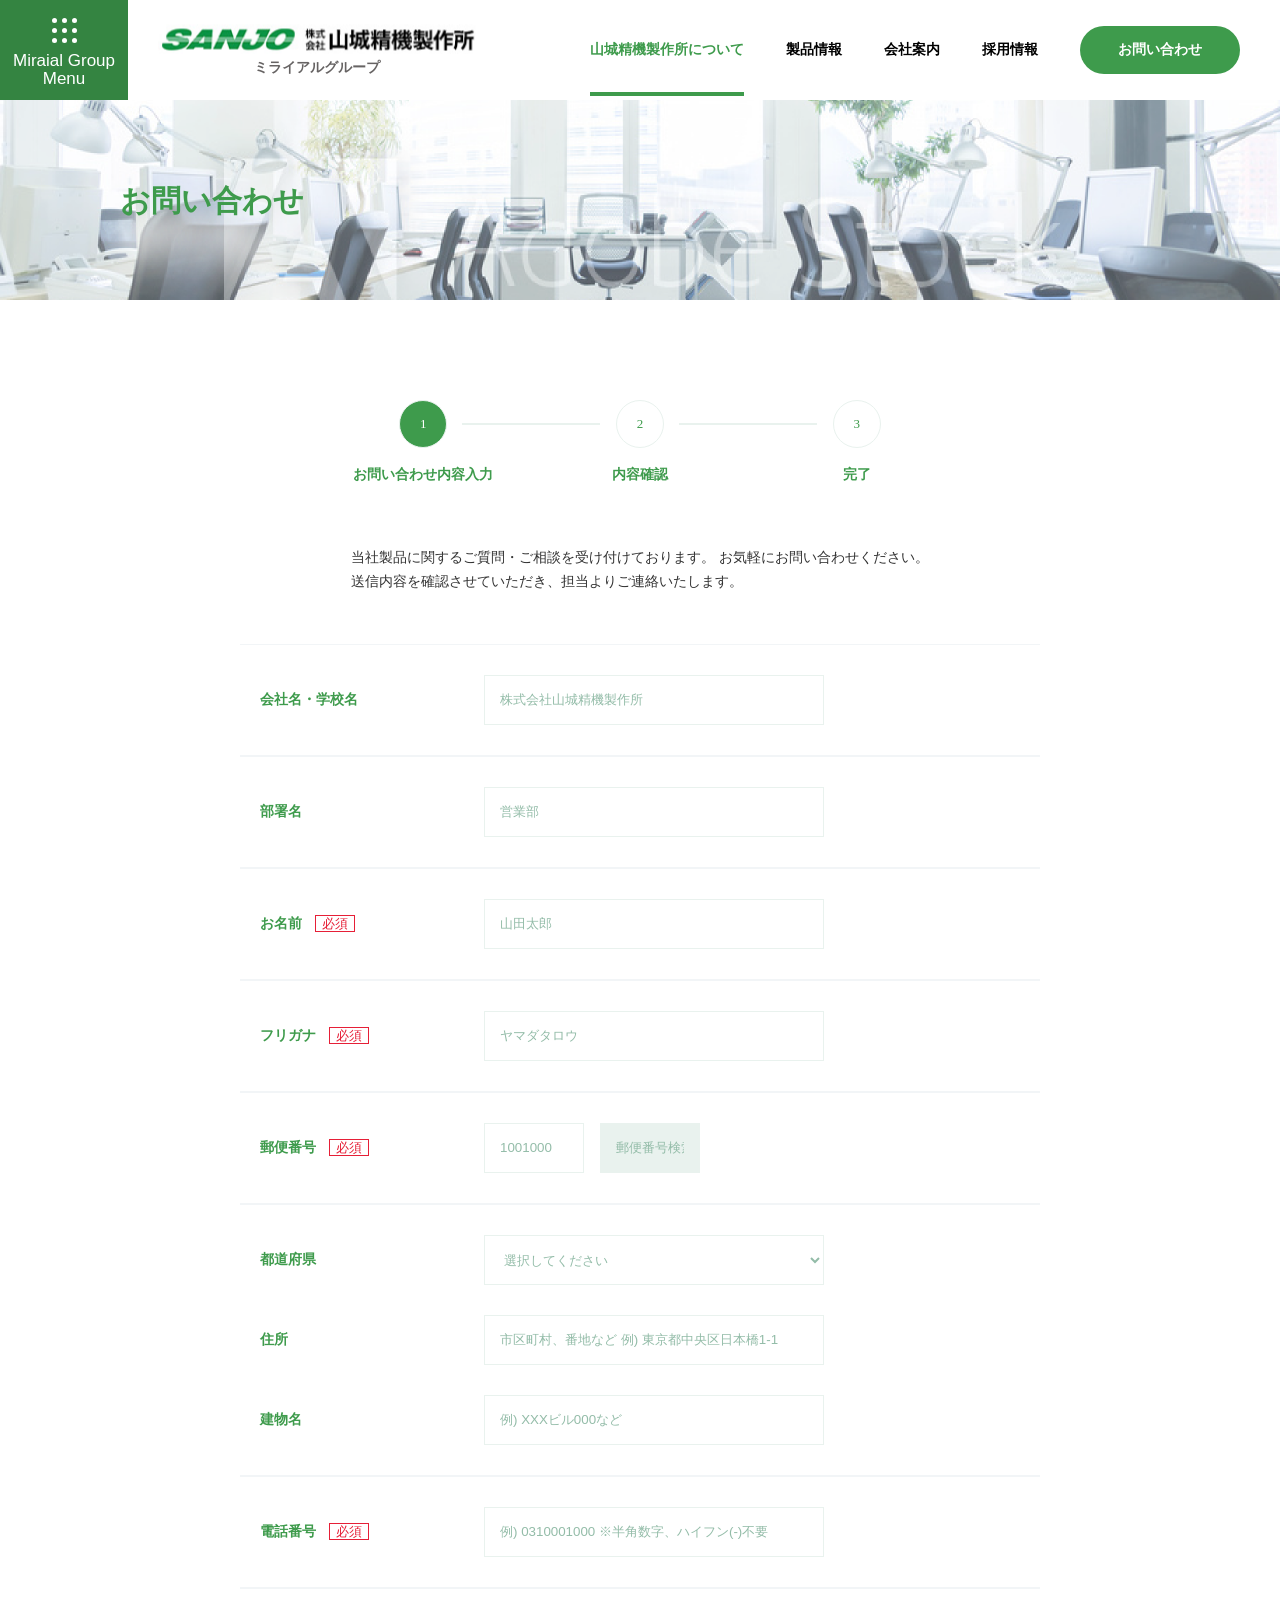
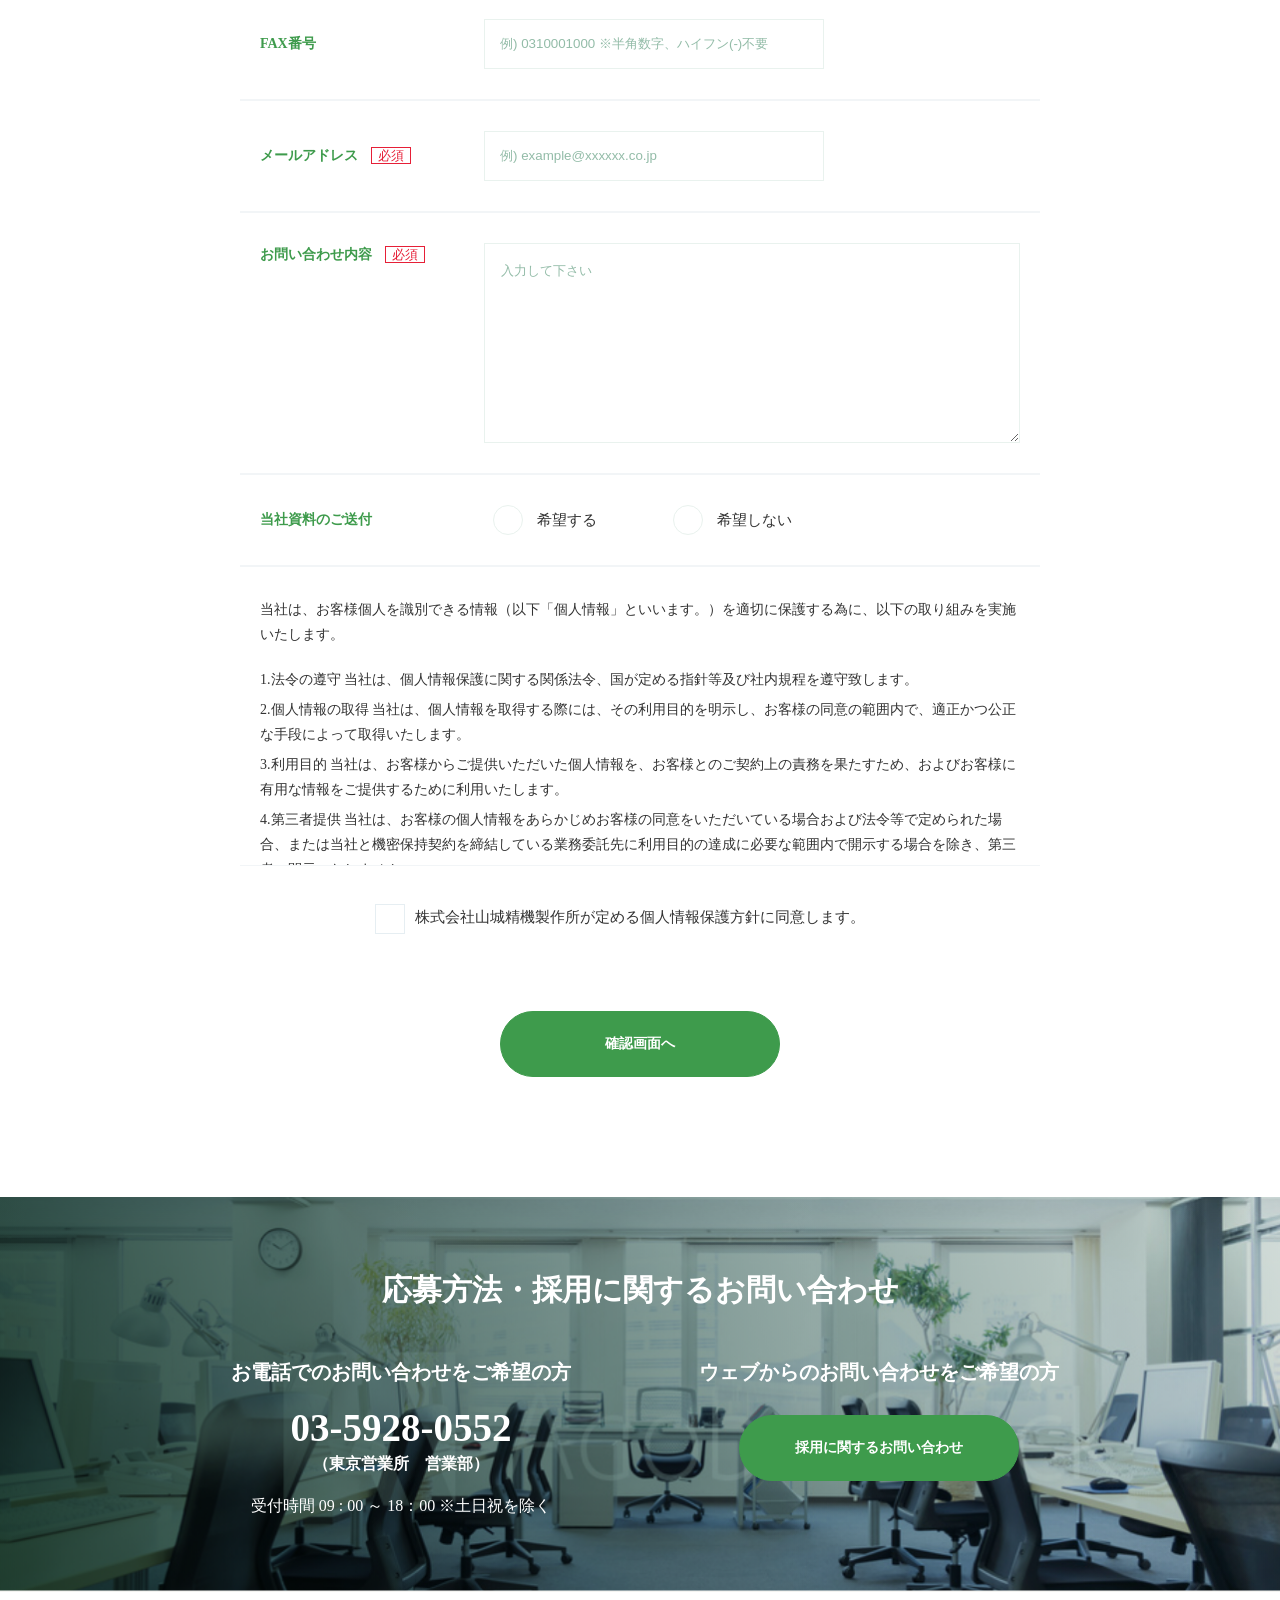
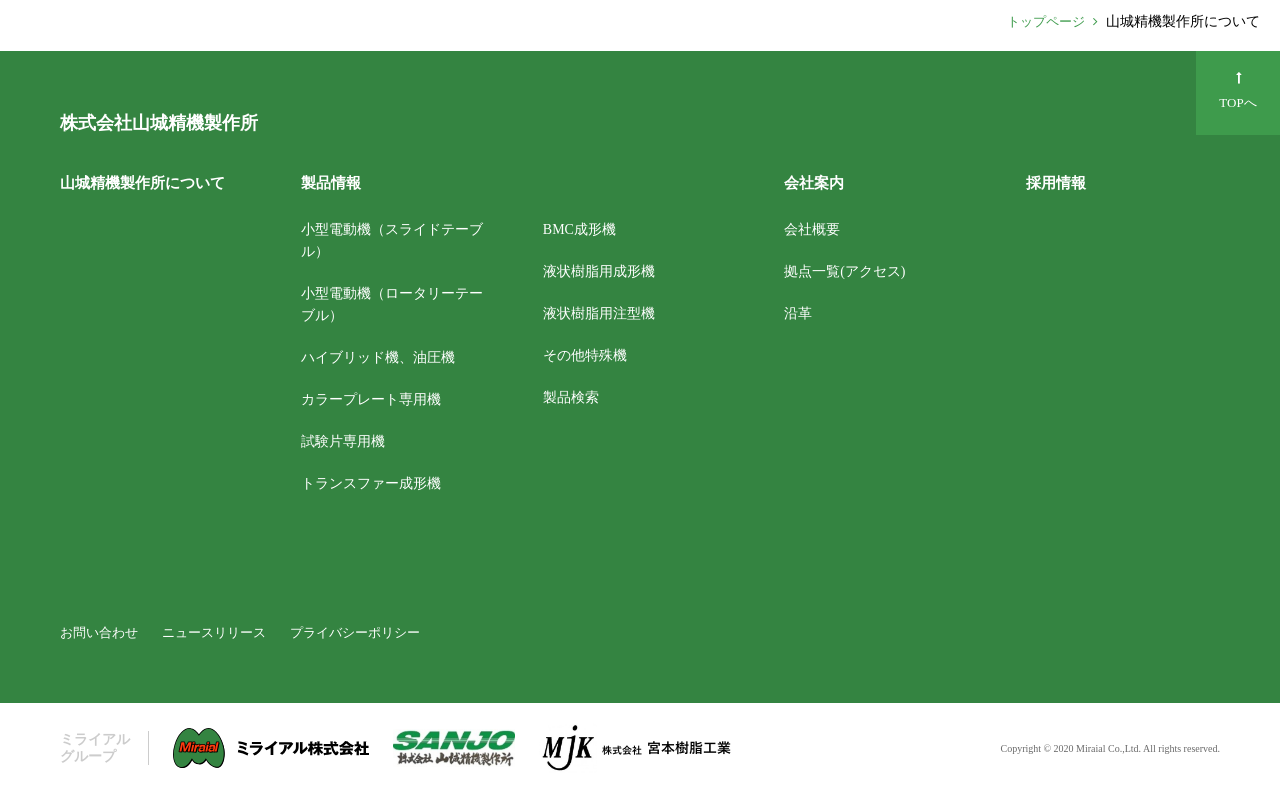
==== commit 748d30df: "fix" ====
--- a/eighth.html
+++ b/eighth.html
@@ -231,7 +231,7 @@
 
             <footer>
                 <a href="#page-top" class="goto-top">
-                    <span class="fa fa-arrow-up"></span>
+                    <span class="fa fa-long-arrow-up"></span>
                     <span class="top">TOPへ</span>
                 </a>
                 <h2>株式会社山城精機製作所</h2>
--- a/css/style.css
+++ b/css/style.css
@@ -281,14 +281,10 @@
       transform: translate(0, -50%); }
       @media (min-width: 320px) and (max-width: 767px) {
         .s-main-container .s-banner-title div.sb-title {
-          font: Bold 18px/34px YuGothic;
-          left: 50px;
-          top: 60px; } }
+          left: 20px; } }
       @media (min-width: 768px) and (max-width: 1060px) {
         .s-main-container .s-banner-title div.sb-title {
-          font: Bold 22px/38px YuGothic;
-          left: 50px;
-          top: 80px; } }
+          left: 40px; } }
       .s-main-container .s-banner-title div.sb-title span {
         display: block;
         color: #3E9B4C;
@@ -296,8 +292,24 @@
       .s-main-container .s-banner-title div.sb-title span.top-mini-title {
         font: Bold 18px/31px YuGothic;
         color: #3E9B4C; }
+        @media (min-width: 320px) and (max-width: 767px) {
+          .s-main-container .s-banner-title div.sb-title span.top-mini-title {
+            font-size: 14px;
+            line-height: 22px; } }
+        @media (min-width: 768px) and (max-width: 1060px) {
+          .s-main-container .s-banner-title div.sb-title span.top-mini-title {
+            font-size: 16px;
+            line-height: 24px; } }
       .s-main-container .s-banner-title div.sb-title span.top-main-title {
         font: Bold 30px/51px YuGothic; }
+        @media (min-width: 320px) and (max-width: 767px) {
+          .s-main-container .s-banner-title div.sb-title span.top-main-title {
+            font-size: 18px;
+            line-height: 24px; } }
+        @media (min-width: 768px) and (max-width: 1060px) {
+          .s-main-container .s-banner-title div.sb-title span.top-main-title {
+            font-size: 22px;
+            line-height: 26px; } }
     .s-main-container .s-banner-title span.sb-title {
       color: #3E9B4C;
       position: absolute;
@@ -531,18 +543,18 @@
           align-items: center;
           width: 580px;
           margin: 0 auto 60px; }
-          @media (min-width: 320px) and (max-width: 550px) {
-            .s-main-container .s-content-box-container .content-boxes .s-form-section-container .form-header.form-have-grid {
-              grid-template-columns: 1fr; } }
           @media (min-width: 320px) and (max-width: 767px) {
             .s-main-container .s-content-box-container .content-boxes .s-form-section-container .form-header.form-have-grid {
               grid-gap: 25px;
-              margin: 0 0 25px;
+              margin: 0 0 75px;
               width: inherit; } }
           .s-main-container .s-content-box-container .content-boxes .s-form-section-container .form-header.form-have-grid li.item-have-grid {
             list-style: none;
             display: grid;
             grid-gap: 16px; }
+            @media (min-width: 320px) and (max-width: 767px) {
+              .s-main-container .s-content-box-container .content-boxes .s-form-section-container .form-header.form-have-grid li.item-have-grid {
+                position: relative; } }
             .s-main-container .s-content-box-container .content-boxes .s-form-section-container .form-header.form-have-grid li.item-have-grid span {
               justify-self: center;
               display: grid;
@@ -568,6 +580,11 @@
             .s-main-container .s-content-box-container .content-boxes .s-form-section-container .form-header.form-have-grid li.item-have-grid span.f-text {
               font: Bold 14px/22px YuGothic;
               color: #3E9B4C; }
+              @media (min-width: 320px) and (max-width: 767px) {
+                .s-main-container .s-content-box-container .content-boxes .s-form-section-container .form-header.form-have-grid li.item-have-grid span.f-text {
+                  position: absolute;
+                  bottom: -58px;
+                  height: 45px; } }
           .s-main-container .s-content-box-container .content-boxes .s-form-section-container .form-header.form-have-grid li.item-have-grid.active span.f-number {
             background: #3E9B4C;
             color: #FFFFFF; }
@@ -580,7 +597,7 @@
           @media (min-width: 320px) and (max-width: 767px) {
             .s-main-container .s-content-box-container .content-boxes .s-form-section-container h2 {
               font-size: 20px;
-              margin: 0 0 25px; } }
+              margin: 0 0 45px; } }
         .s-main-container .s-content-box-container .content-boxes .s-form-section-container p {
           font: 500 14px/24px YuGothic Regular;
           color: #333333; }
@@ -661,23 +678,37 @@
           .s-main-container .s-content-box-container .content-boxes .s-form-section-container .single-form-row .input-have-grid.input-radio-grid {
             grid-template-columns: 150px 150px;
             grid-gap: 30px; }
+            @media (min-width: 320px) and (max-width: 767px) {
+              .s-main-container .s-content-box-container .content-boxes .s-form-section-container .single-form-row .input-have-grid.input-radio-grid {
+                grid-template-columns: 120px 120px;
+                grid-gap: 15px; } }
             .s-main-container .s-content-box-container .content-boxes .s-form-section-container .single-form-row .input-have-grid.input-radio-grid label {
               display: grid;
               align-items: center;
               grid-gap: 8px;
               grid-template-columns: 30px 1fr; }
+              @media (min-width: 320px) and (max-width: 767px) {
+                .s-main-container .s-content-box-container .content-boxes .s-form-section-container .single-form-row .input-have-grid.input-radio-grid label {
+                  grid-template-columns: 20px 1fr; } }
               .s-main-container .s-content-box-container .content-boxes .s-form-section-container .single-form-row .input-have-grid.input-radio-grid label span {
                 border: none; }
               .s-main-container .s-content-box-container .content-boxes .s-form-section-container .single-form-row .input-have-grid.input-radio-grid label span.radio-text {
                 border: none;
                 font: 500 15px/18px YuGothic Regular;
                 color: #333333; }
+                @media (min-width: 320px) and (max-width: 767px) {
+                  .s-main-container .s-content-box-container .content-boxes .s-form-section-container .single-form-row .input-have-grid.input-radio-grid label span.radio-text {
+                    padding: 0; } }
               .s-main-container .s-content-box-container .content-boxes .s-form-section-container .single-form-row .input-have-grid.input-radio-grid label span.radio-circle {
                 width: 30px;
                 height: 30px;
                 border-radius: 50%;
                 border: 1px solid #E9F2EE;
                 position: relative; }
+                @media (min-width: 320px) and (max-width: 767px) {
+                  .s-main-container .s-content-box-container .content-boxes .s-form-section-container .single-form-row .input-have-grid.input-radio-grid label span.radio-circle {
+                    width: 20px;
+                    height: 20px; } }
                 .s-main-container .s-content-box-container .content-boxes .s-form-section-container .single-form-row .input-have-grid.input-radio-grid label span.radio-circle::before {
                   opacity: 0;
                   content: '';
@@ -689,6 +720,10 @@
                   height: 10px;
                   border-radius: 50%;
                   background: #3E9B4C; }
+                  @media (min-width: 320px) and (max-width: 767px) {
+                    .s-main-container .s-content-box-container .content-boxes .s-form-section-container .single-form-row .input-have-grid.input-radio-grid label span.radio-circle::before {
+                      width: 8px;
+                      height: 8px; } }
               .s-main-container .s-content-box-container .content-boxes .s-form-section-container .single-form-row .input-have-grid.input-radio-grid label input[type="radio"]:checked + span.radio-circle::before {
                 opacity: 1; }
         .s-main-container .s-content-box-container .content-boxes .s-form-section-container .single-form-row.have-radio input[type=radio] {
@@ -821,7 +856,14 @@
               margin: 0; }
             .s-main-container .s-content-box-container .content-boxes .s-files-links-section ul li a {
               font: 500 15px/16px YuGothic Regular;
-              color: #3E9B4C; }
+              color: #3E9B4C;
+              position: relative; }
+              .s-main-container .s-content-box-container .content-boxes .s-files-links-section ul li a img {
+                margin-left: 10px;
+                /* bottom: 5px; */
+                position: absolute;
+                top: 50%;
+                transform: translate(0, -50%); }
       .s-main-container .s-content-box-container .content-boxes .s-map-boxes-section {
         margin: 0 0 129px; }
         .s-main-container .s-content-box-container .content-boxes .s-map-boxes-section h2 {
@@ -1047,12 +1089,23 @@
           height: 154px;
           background: #E9F2EE;
           margin: 0 auto 50px;
-          border-radius: 50%; }
+          border-radius: 50%;
+          position: relative; }
           @media (min-width: 320px) and (max-width: 767px) {
             .s-main-container .s-content-box-container .content-boxes .s-services-section .single-service .service-icon {
               margin-bottom: 25px;
               width: 100px;
               height: 100px; } }
+          .s-main-container .s-content-box-container .content-boxes .s-services-section .single-service .service-icon i.fa {
+            color: #3E9B4C;
+            font-size: 42px;
+            position: absolute;
+            top: 50%;
+            left: 50%;
+            transform: translate(-50%, -50%); }
+            @media (min-width: 320px) and (max-width: 767px) {
+              .s-main-container .s-content-box-container .content-boxes .s-services-section .single-service .service-icon i.fa {
+                font-size: 30px; } }
         .s-main-container .s-content-box-container .content-boxes .s-services-section .single-service h2 {
           font: Bold 18px/29px YuGothic;
           color: #3E9B4C;
@@ -1071,7 +1124,7 @@
             .s-main-container .s-content-box-container .content-boxes .s-services-section .single-service p {
               text-align: center; } }
       .s-main-container .s-content-box-container .content-boxes .req-sections {
-        padding: 80px 0 0;
+        padding: 75px 0 0;
         background: #E9F2EE;
         position: relative;
         height: 360px;
@@ -1085,13 +1138,28 @@
           .s-main-container .s-content-box-container .content-boxes .req-sections {
             padding: 35px 0 0;
             height: 240px; } }
+        .s-main-container .s-content-box-container .content-boxes .req-sections span.req-text {
+          font-size: 76px;
+          font-weight: bold;
+          color: #000;
+          position: absolute;
+          top: -10px;
+          left: 50%;
+          transform: translate(-50%, 0); }
+          @media (min-width: 320px) and (max-width: 767px) {
+            .s-main-container .s-content-box-container .content-boxes .req-sections span.req-text {
+              font-size: 34px; } }
+          @media (min-width: 768px) and (max-width: 1023px) {
+            .s-main-container .s-content-box-container .content-boxes .req-sections span.req-text {
+              font-size: 52px; } }
         .s-main-container .s-content-box-container .content-boxes .req-sections h2 {
           font: Bold 30px/38px YuGothic;
           color: #454545;
           margin: 0 0 70px;
           text-align: center;
           border: none;
-          padding: 0; }
+          padding: 0;
+          height: initial; }
         .s-main-container .s-content-box-container .content-boxes .req-sections .req-sections-grid {
           position: relative;
           bottom: 25px;
@@ -1212,7 +1280,7 @@
         @media (min-width: 320px) and (max-width: 1060px) {
           .s-main-container .s-content-box-container .table-grid h2 {
             margin: 0 0 30px;
-            font-size: 16px;
+            font-size: 20px;
             height: 30px;
             line-height: 30px;
             padding-left: 5px; } }
@@ -1287,7 +1355,7 @@
           position: relative; }
           @media (min-width: 320px) and (max-width: 767px) {
             .s-main-container .s-content-box-container .table-grid .table-grid-data .single-table-grid-row {
-              grid-template-columns: 95px 1fr; } }
+              grid-template-columns: 1fr; } }
           @media (min-width: 768px) and (max-width: 1023px) {
             .s-main-container .s-content-box-container .table-grid .table-grid-data .single-table-grid-row {
               grid-template-columns: 195px 1fr; } }
@@ -1295,6 +1363,9 @@
             border-bottom: none; }
           .s-main-container .s-content-box-container .table-grid .table-grid-data .single-table-grid-row:first-child span.top-minner-border {
             top: 0px; }
+          @media (min-width: 320px) and (max-width: 767px) {
+            .s-main-container .s-content-box-container .table-grid .table-grid-data .single-table-grid-row span.top-minner-border {
+              top: 0px; } }
           .s-main-container .s-content-box-container .table-grid .table-grid-data .single-table-grid-row p {
             text-align: left;
             font: 500 15px/16px YuGothic Regular;
@@ -1342,6 +1413,9 @@
                   font-size: 13px; } }
         .s-main-container .s-content-box-container .table-grid .table-grid-data .single-table-grid-row.mini-table-grid-row {
           grid-template-columns: 180px 1fr !important; }
+          @media (min-width: 320px) and (max-width: 767px) {
+            .s-main-container .s-content-box-container .table-grid .table-grid-data .single-table-grid-row.mini-table-grid-row {
+              grid-template-columns: 1fr !important; } }
           .s-main-container .s-content-box-container .table-grid .table-grid-data .single-table-grid-row.mini-table-grid-row p {
             font: 500 14px/16px YuGothic Regular !important;
             color: #333333 !important; }
@@ -1390,8 +1464,16 @@
       .s-main-container .s-content-box-container .table-grid.table-grid-without-border .table-grid-data .single-table-grid-row div.s-heading, .s-main-container .s-content-box-container .table-grid.table-grid-without-border .table-grid-data .single-table-grid-row div.s-detail {
         border-bottom: 1px solid #CCCCCA;
         border-right: none; }
+      @media (min-width: 320px) and (max-width: 767px) {
+        .s-main-container .s-content-box-container .table-grid.table-grid-without-border .table-grid-data .single-table-grid-row div.s-detail {
+          border-top: none !important;
+          border-bottom: none !important; } }
       .s-main-container .s-content-box-container .table-grid.table-grid-without-border .table-grid-data .single-table-grid-row div.s-heading {
         background: none; }
+        @media (min-width: 320px) and (max-width: 767px) {
+          .s-main-container .s-content-box-container .table-grid.table-grid-without-border .table-grid-data .single-table-grid-row div.s-heading {
+            border-bottom: none !important;
+            border-top: 1px solid #CCCCCA !important; } }
   .s-main-container .s-content-box-container.no-margin-bottom {
     margin: 0; }
   .s-main-container .s-how-to-section {
